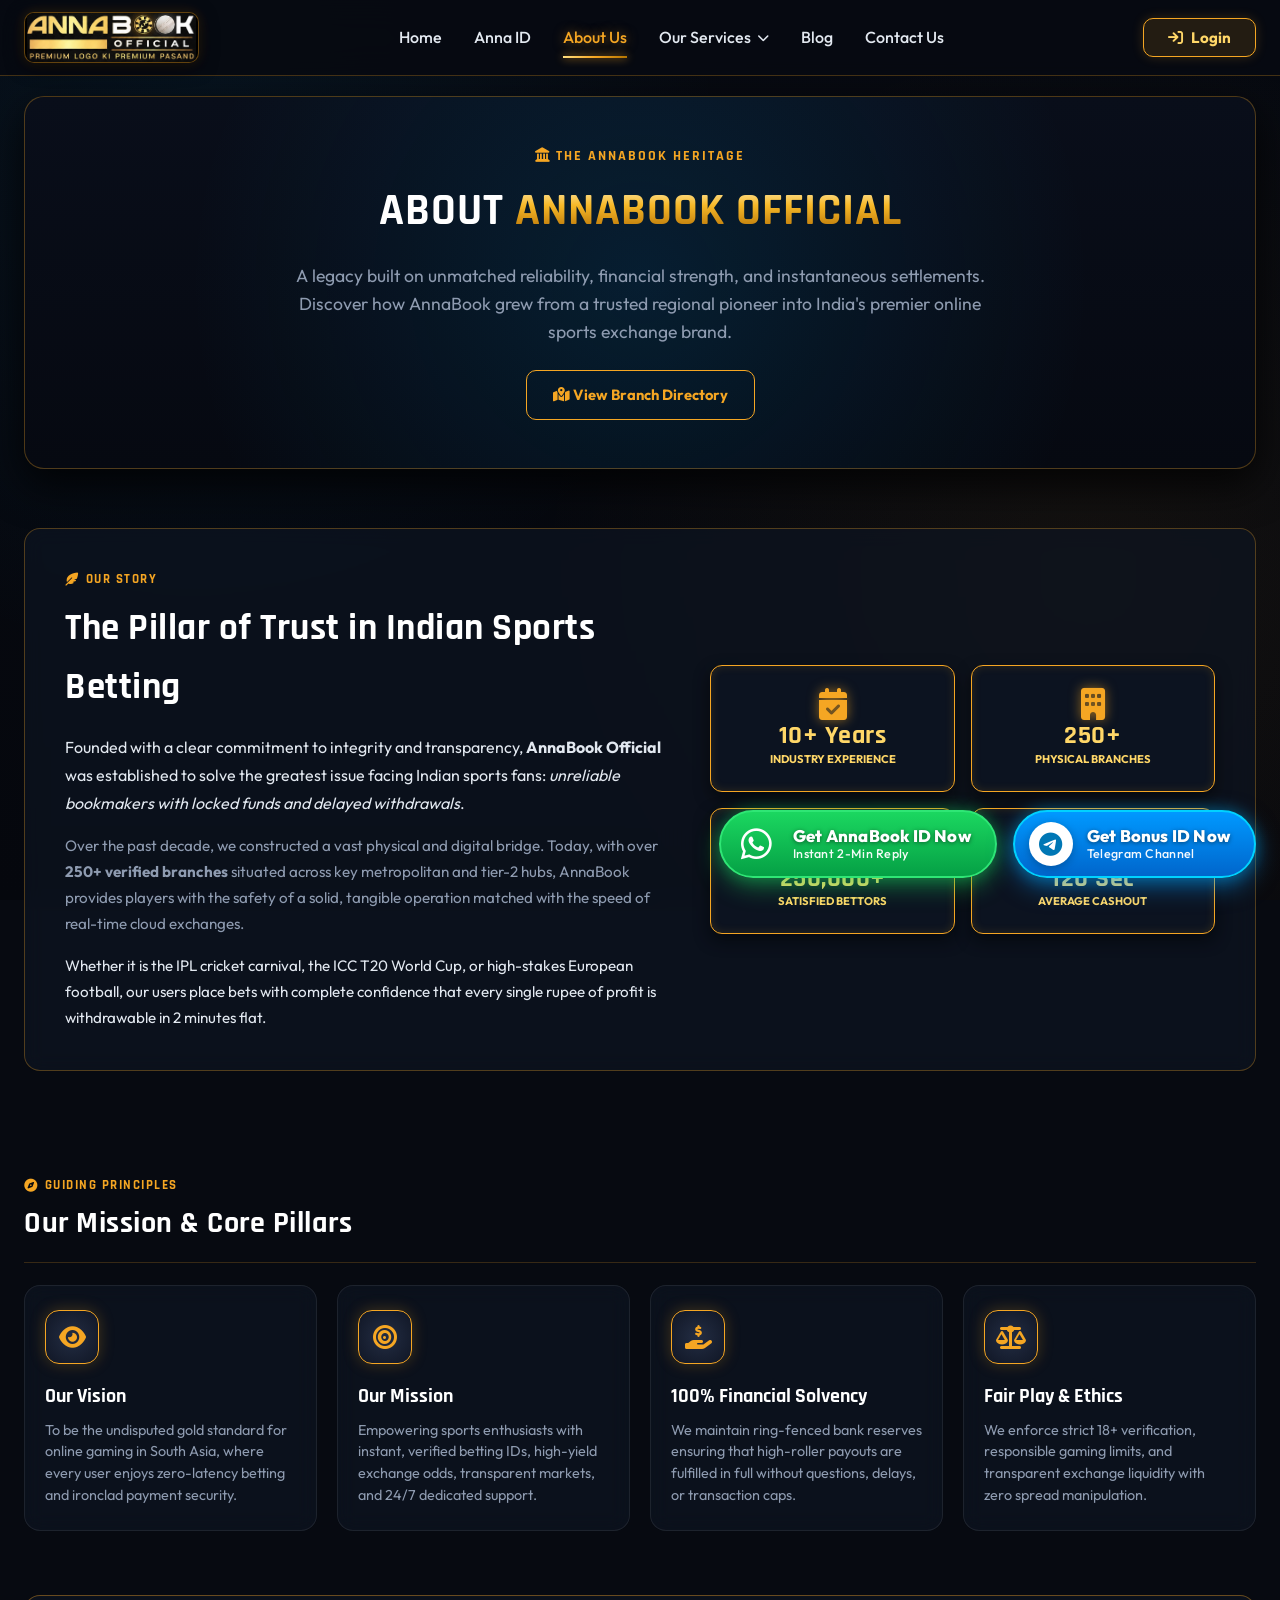
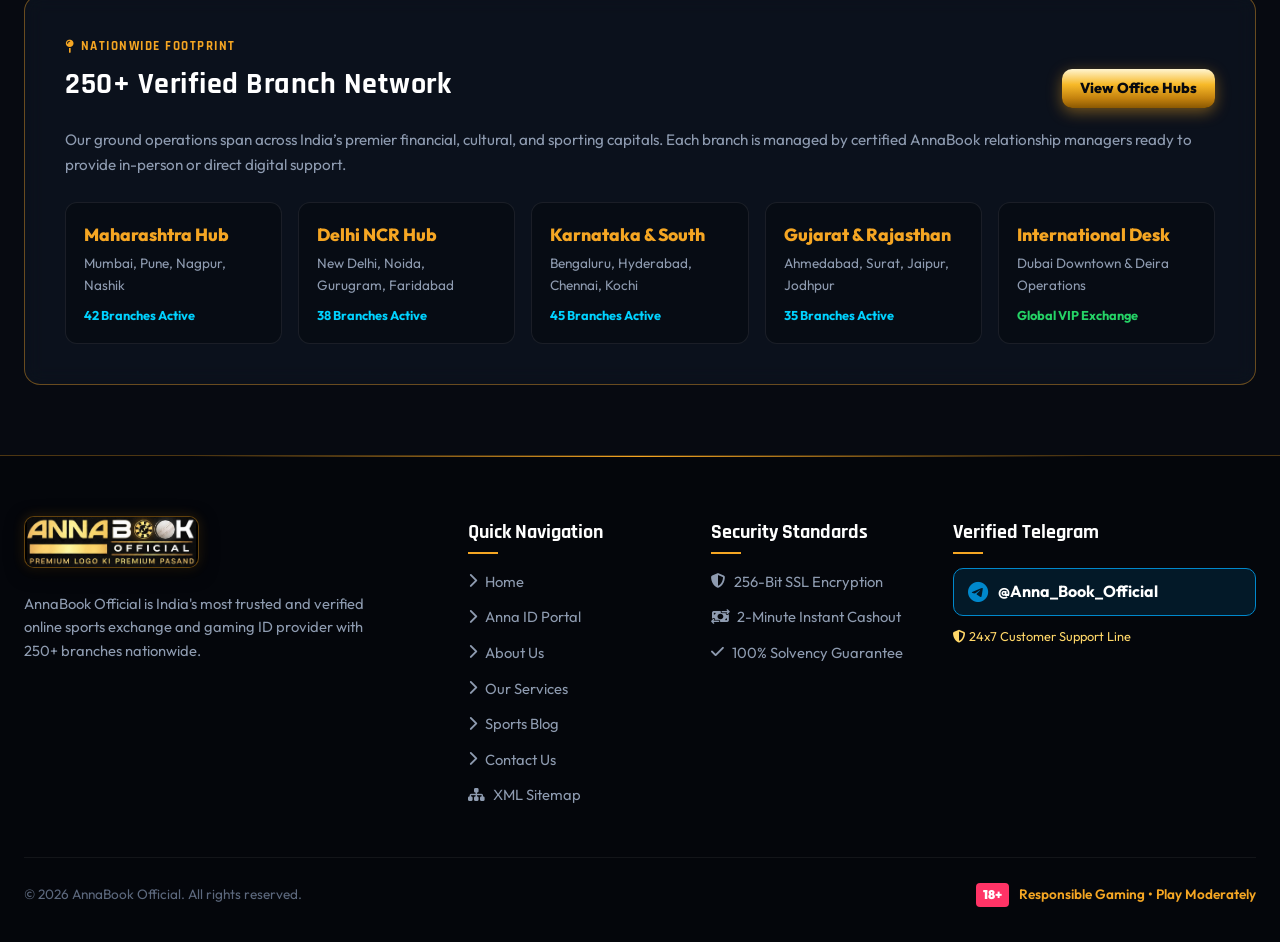
==== about.html @ 1e4c6a2e "Add XML sitemap with Google image extensions, robots.txt crawl directives, and site-wide navigation " ====
<!DOCTYPE html>
<html lang="en">
<head>
  <meta charset="UTF-8">
  <meta name="viewport" content="width=device-width, initial-scale=1.0">

  <!-- Google Site Verification -->
  <meta name="google-site-verification" content="xmpyTTZXfbuptGgo01FB0DMobSkl-xZ4Iel7VUC1y-w" />

  <!-- Google Tag Manager -->
  <script async src="https://www.googletagmanager.com/gtm.js?id=GTM-MBR9K75V"></script>
  <script>
    window.dataLayer = window.dataLayer || [];
    function gtag(){dataLayer.push(arguments);}
    gtag('js', new Date());
  </script>

  <title>About Us - India's Most Trusted Sports Exchange Network | AnnaBook Official</title>
  <meta name="description" content="Discover the legacy of AnnaBook Official. Over 10 years of trusted exchange management, 250+ physical branches across India, and a reputation for instant 2-minute payouts.">
  <link rel="canonical" href="https://x1bet.ink/about.html">
  <link rel="sitemap" type="application/xml" title="Sitemap" href="/sitemap.xml">

  <!-- Favicon -->
  <link rel="icon" type="image/png" href="assets/images/favicon.png">
  <link rel="shortcut icon" href="assets/images/favicon.png" type="image/png">
  <link rel="apple-touch-icon" href="assets/images/favicon.png">

  <!-- FontAwesome 6 Icons -->
  <link rel="stylesheet" href="https://cdnjs.cloudflare.com/ajax/libs/font-awesome/6.5.1/css/all.min.css">

  <!-- Core Theme Stylesheet -->
  <link rel="stylesheet" href="assets/css/style.css">
</head>
<body>

  <!-- Header Navigation Bar -->
  <header class="site-header">
    <div class="header-container">
      <!-- Animated Official Brand Logo -->
      <a href="index.html" class="brand-logo-animated" title="AnnaBook Official">
        <div class="logo-anim-container">
          <img src="assets/images/logo-base-clean.png" alt="AnnaBook Official" class="logo-layer-base">
          <img src="assets/images/logo-icon-wheel.png" alt="" class="logo-layer-wheel">
          <img src="assets/images/logo-cricket-ball.png" alt="" class="logo-layer-ball">
          <div class="logo-layer-sweep"></div>
          <div class="logo-layer-shine"></div>
        </div>
      </a>

      <nav class="nav-menu">
        <a href="index.html" class="nav-link">Home</a>
        <a href="anna-id.html" class="nav-link">Anna ID</a>
        <a href="about.html" class="nav-link active">About Us</a>
        <div class="nav-dropdown-wrapper">
          <a href="services.html" class="nav-link">
            Our Services <i class="fa-solid fa-chevron-down dropdown-arrow"></i>
          </a>
          <div class="dropdown-menu">
            <a href="services.html#cricket-id" class="dropdown-item"><i class="fa-solid fa-baseball-bat-ball"></i> Cricket ID Exchange</a>
            <a href="services.html#football-id" class="dropdown-item"><i class="fa-solid fa-futbol"></i> Football &amp; Soccer ID</a>
            <a href="services.html#casino-id" class="dropdown-item"><i class="fa-solid fa-dice"></i> Live Casino &amp; Teen Patti</a>
            <a href="services.html#slots" class="dropdown-item"><i class="fa-solid fa-gamepad"></i> Slot &amp; Crash Games</a>
            <a href="services.html#withdrawals" class="dropdown-item"><i class="fa-solid fa-money-bill-transfer"></i> 2-Min Instant Withdrawal</a>
            <a href="services.html#master-id" class="dropdown-item"><i class="fa-solid fa-crown"></i> VIP Master / Franchise ID</a>
          </div>
        </div>
        <a href="blog.html" class="nav-link">Blog</a>
        <a href="contact.html" class="nav-link">Contact Us</a>
      </nav>

      <div class="header-actions">
        <button type="button" class="btn-header-login" onclick="openLoginModal()" title="Login to AnnaBook">
          <i class="fa-solid fa-arrow-right-to-bracket"></i> Login
        </button>
        <button class="mobile-nav-toggle" aria-label="Toggle navigation menu">
          <i class="fa-solid fa-bars"></i>
        </button>
      </div>
    </div>
  </header>

  <!-- Main Container -->
  <main class="main-layout-container full-width" style="max-width:1280px;">

    <!-- Hero Banner -->
    <div class="page-hero-banner">
      <div class="page-hero-tag"><i class="fa-solid fa-landmark" style="color:var(--gold-primary);"></i> THE ANNABOOK HERITAGE</div>
      <h1 class="page-hero-title">About <span>AnnaBook Official</span></h1>
      <p class="page-hero-lead">
        A legacy built on unmatched reliability, financial strength, and instantaneous settlements. Discover how AnnaBook grew from a trusted regional pioneer into India's premier online sports exchange brand.
      </p>
      <div style="display:flex; justify-content:center; gap:16px; flex-wrap:wrap;">
        <a href="contact.html" class="btn-sidebar-login" style="padding:12px 26px;">
          <i class="fa-solid fa-map-location-dot"></i> View Branch Directory
        </a>
      </div>
    </div>

    <!-- Company Story Section -->
    <section class="section-block" style="margin-top:0;">
      <div class="trust-card" style="padding:40px; border-color:rgba(245,166,35,0.3); margin-bottom:40px;">
        <div style="display:grid; grid-template-columns:1.2fr 1fr; gap:40px; align-items:center;">
          <div>
            <span class="section-sub-tag"><i class="fa-solid fa-feather-pointed"></i> Our Story</span>
            <h2 class="section-main-heading" style="font-size:2.3rem; margin:10px 0 16px;">The Pillar of Trust in Indian Sports Betting</h2>
            <p style="color:var(--text-light); font-size:1rem; line-height:1.75; margin-bottom:16px;">
              Founded with a clear commitment to integrity and transparency, <strong>AnnaBook Official</strong> was established to solve the greatest issue facing Indian sports fans: <em>unreliable bookmakers with locked funds and delayed withdrawals</em>.
            </p>
            <p style="color:var(--text-muted); font-size:0.95rem; line-height:1.7; margin-bottom:16px;">
              Over the past decade, we constructed a vast physical and digital bridge. Today, with over <strong>250+ verified branches</strong> situated across key metropolitan and tier-2 hubs, AnnaBook provides players with the safety of a solid, tangible operation matched with the speed of real-time cloud exchanges.
            </p>
            <p style="color:var(--text-light); font-size:0.95rem; line-height:1.7;">
              Whether it is the IPL cricket carnival, the ICC T20 World Cup, or high-stakes European football, our users place bets with complete confidence that every single rupee of profit is withdrawable in 2 minutes flat.
            </p>
          </div>

          <!-- Highlight Stats Box -->
          <div style="display:grid; grid-template-columns:1fr 1fr; gap:16px;">
            <div class="hero-stat-card" style="padding:22px 16px;">
              <i class="fa-solid fa-calendar-check hero-stat-icon" style="font-size:2rem;"></i>
              <div class="hero-stat-title" style="font-size:1.6rem; color:var(--gold-light);">10+ Years</div>
              <div class="hero-stat-subtitle">Industry Experience</div>
            </div>
            <div class="hero-stat-card" style="padding:22px 16px;">
              <i class="fa-solid fa-building hero-stat-icon" style="font-size:2rem;"></i>
              <div class="hero-stat-title" style="font-size:1.6rem; color:var(--gold-light);">250+</div>
              <div class="hero-stat-subtitle">Physical Branches</div>
            </div>
            <div class="hero-stat-card" style="padding:22px 16px;">
              <i class="fa-solid fa-users-viewfinder hero-stat-icon" style="font-size:2rem;"></i>
              <div class="hero-stat-title" style="font-size:1.6rem; color:var(--gold-light);">250,000+</div>
              <div class="hero-stat-subtitle">Satisfied Bettors</div>
            </div>
            <div class="hero-stat-card" style="padding:22px 16px;">
              <i class="fa-solid fa-stopwatch-20 hero-stat-icon" style="font-size:2rem;"></i>
              <div class="hero-stat-title" style="font-size:1.6rem; color:var(--gold-light);">120 Sec</div>
              <div class="hero-stat-subtitle">Average Cashout</div>
            </div>
          </div>
        </div>
      </div>
    </section>

    <!-- Vision, Mission & Core Values -->
    <section class="section-block">
      <div class="section-header-row">
        <div class="section-title-wrap">
          <span class="section-sub-tag"><i class="fa-solid fa-compass"></i> Guiding Principles</span>
          <h2 class="section-main-heading">Our Mission &amp; Core Pillars</h2>
        </div>
      </div>

      <div class="trust-features-grid">
        <div class="trust-card">
          <div class="trust-icon-box"><i class="fa-solid fa-eye"></i></div>
          <h3 class="trust-title">Our Vision</h3>
          <p class="trust-desc">To be the undisputed gold standard for online gaming in South Asia, where every user enjoys zero-latency betting and ironclad payment security.</p>
        </div>
        <div class="trust-card">
          <div class="trust-icon-box"><i class="fa-solid fa-bullseye"></i></div>
          <h3 class="trust-title">Our Mission</h3>
          <p class="trust-desc">Empowering sports enthusiasts with instant, verified betting IDs, high-yield exchange odds, transparent markets, and 24/7 dedicated support.</p>
        </div>
        <div class="trust-card">
          <div class="trust-icon-box"><i class="fa-solid fa-hand-holding-dollar"></i></div>
          <h3 class="trust-title">100% Financial Solvency</h3>
          <p class="trust-desc">We maintain ring-fenced bank reserves ensuring that high-roller payouts are fulfilled in full without questions, delays, or transaction caps.</p>
        </div>
        <div class="trust-card">
          <div class="trust-icon-box"><i class="fa-solid fa-scale-balanced"></i></div>
          <h3 class="trust-title">Fair Play &amp; Ethics</h3>
          <p class="trust-desc">We enforce strict 18+ verification, responsible gaming limits, and transparent exchange liquidity with zero spread manipulation.</p>
        </div>
      </div>
    </section>

    <!-- Branch Network Showcase (250+ Branches) -->
    <section class="section-block">
      <div class="trust-card" style="padding:40px; border-color:var(--gold-border);">
        <div class="section-header-row" style="border:none; padding:0; margin-bottom:20px;">
          <div class="section-title-wrap">
            <span class="section-sub-tag"><i class="fa-solid fa-map-pin"></i> Nationwide Footprint</span>
            <h2 class="section-main-heading">250+ Verified Branch Network</h2>
          </div>
          <a href="contact.html" class="btn-sidebar-get-id" style="padding:8px 18px; font-size:0.9rem;">
            View Office Hubs
          </a>
        </div>
        <p style="color:var(--text-muted); font-size:0.95rem; margin-bottom:25px; line-height:1.6;">
          Our ground operations span across India’s premier financial, cultural, and sporting capitals. Each branch is managed by certified AnnaBook relationship managers ready to provide in-person or direct digital support.
        </p>

        <div style="display:grid; grid-template-columns:repeat(auto-fit, minmax(200px, 1fr)); gap:16px;">
          <div style="background:rgba(8,12,20,0.85); border:1px solid rgba(255,255,255,0.08); border-radius:12px; padding:18px;">
            <div style="color:var(--gold-primary); font-weight:800; font-size:1.1rem; margin-bottom:4px;">Maharashtra Hub</div>
            <div style="color:var(--text-muted); font-size:0.85rem;">Mumbai, Pune, Nagpur, Nashik</div>
            <div style="color:var(--blue-neon); font-size:0.8rem; font-weight:700; margin-top:8px;">42 Branches Active</div>
          </div>
          <div style="background:rgba(8,12,20,0.85); border:1px solid rgba(255,255,255,0.08); border-radius:12px; padding:18px;">
            <div style="color:var(--gold-primary); font-weight:800; font-size:1.1rem; margin-bottom:4px;">Delhi NCR Hub</div>
            <div style="color:var(--text-muted); font-size:0.85rem;">New Delhi, Noida, Gurugram, Faridabad</div>
            <div style="color:var(--blue-neon); font-size:0.8rem; font-weight:700; margin-top:8px;">38 Branches Active</div>
          </div>
          <div style="background:rgba(8,12,20,0.85); border:1px solid rgba(255,255,255,0.08); border-radius:12px; padding:18px;">
            <div style="color:var(--gold-primary); font-weight:800; font-size:1.1rem; margin-bottom:4px;">Karnataka &amp; South</div>
            <div style="color:var(--text-muted); font-size:0.85rem;">Bengaluru, Hyderabad, Chennai, Kochi</div>
            <div style="color:var(--blue-neon); font-size:0.8rem; font-weight:700; margin-top:8px;">45 Branches Active</div>
          </div>
          <div style="background:rgba(8,12,20,0.85); border:1px solid rgba(255,255,255,0.08); border-radius:12px; padding:18px;">
            <div style="color:var(--gold-primary); font-weight:800; font-size:1.1rem; margin-bottom:4px;">Gujarat &amp; Rajasthan</div>
            <div style="color:var(--text-muted); font-size:0.85rem;">Ahmedabad, Surat, Jaipur, Jodhpur</div>
            <div style="color:var(--blue-neon); font-size:0.8rem; font-weight:700; margin-top:8px;">35 Branches Active</div>
          </div>
          <div style="background:rgba(8,12,20,0.85); border:1px solid rgba(255,255,255,0.08); border-radius:12px; padding:18px;">
            <div style="color:var(--gold-primary); font-weight:800; font-size:1.1rem; margin-bottom:4px;">International Desk</div>
            <div style="color:var(--text-muted); font-size:0.85rem;">Dubai Downtown &amp; Deira Operations</div>
            <div style="color:var(--whatsapp-green); font-size:0.8rem; font-weight:700; margin-top:8px;">Global VIP Exchange</div>
          </div>
        </div>
      </div>
    </section>

  </main>

  <!-- Website Bottom Floating Action Dock (Exact Names Provided) -->
  <div class="bottom-floating-dock">
    <button type="button" class="dock-pill-btn whatsapp-pill trigger-whatsapp" title="WhatsApp Support">
      <span class="dock-pill-icon"><i class="fa-brands fa-whatsapp"></i></span>
      <span class="dock-pill-text">
        <span class="dock-pill-title">Get AnnaBook ID Now</span>
        <span class="dock-pill-sub">Instant 2-Min Reply</span>
      </span>
    </button>

    <a href="https://t.me/Anna_Book_Official" target="_blank" rel="noopener noreferrer" class="dock-pill-btn telegram-pill" title="Join Official Telegram Channel">
      <span class="dock-pill-icon"><i class="fa-brands fa-telegram"></i></span>
      <span class="dock-pill-text">
        <span class="dock-pill-title">Get Bonus ID Now</span>
        <span class="dock-pill-sub">Telegram Channel</span>
      </span>
    </a>
  </div>

  <!-- WhatsApp Notice Modal -->
  <div class="modal-backdrop" id="whatsappNoticeModal">
    <div class="modal-box">
      <button class="modal-close-btn modal-close-trigger"><i class="fa-solid fa-xmark"></i></button>
      <div class="wa-notice-icon"><i class="fa-brands fa-whatsapp"></i></div>
      <h3 style="font-family:var(--font-heading); font-size:1.8rem; color:#fff; text-align:center; margin-bottom:10px;">
        Official WhatsApp Launching Soon!
      </h3>
      <p style="text-align:center; color:var(--text-muted); font-size:0.95rem; line-height:1.6; margin-bottom:24px;">
        Our verified WhatsApp business number is currently in the final integration phase. For <strong style="color:var(--gold-light);">instant 2-minute ID creation, deposit, and 24/7 withdrawals</strong>, please connect directly with our authorized team on Telegram!
      </p>
      <div style="background:rgba(0,136,204,0.12); border:1.5px solid var(--telegram-blue); border-radius:14px; padding:18px; text-align:center; margin-bottom:20px;">
        <div style="font-size:0.85rem; color:var(--text-muted); margin-bottom:6px;">Official Verified Telegram Channel:</div>
        <div style="font-family:var(--font-heading); font-size:1.4rem; font-weight:800; color:var(--blue-neon);">
          @Anna_Book_Official
        </div>
      </div>
      <a href="https://t.me/Anna_Book_Official" target="_blank" rel="noopener noreferrer" class="btn-sidebar-get-id" style="width:100%; text-decoration:none; display:flex; align-items:center; justify-content:center; gap:10px; font-size:1.05rem;">
        <i class="fa-brands fa-telegram" style="font-size:1.3rem;"></i> Connect on Official Telegram Now
      </a>
    </div>
  </div>

  <!-- Footer -->
  <footer class="site-footer">
    <div class="footer-container">
      <div class="footer-top-grid">
        <!-- Brand Col -->
        <div class="footer-brand-col">
          <a href="index.html" class="brand-logo-animated" title="AnnaBook Official">
            <div class="logo-anim-container">
              <img src="assets/images/logo-base-clean.png" alt="AnnaBook Official" class="logo-layer-base">
              <img src="assets/images/logo-icon-wheel.png" alt="" class="logo-layer-wheel">
              <img src="assets/images/logo-cricket-ball.png" alt="" class="logo-layer-ball">
              <div class="logo-layer-sweep"></div>
              <div class="logo-layer-shine"></div>
            </div>
          </a>
          <p>
            AnnaBook Official is India's most trusted and verified online sports exchange and gaming ID provider with 250+ branches nationwide.
          </p>
        </div>
        <div>
          <h4 class="footer-heading">Quick Navigation</h4>
          <ul class="footer-links-list">
            <li><a href="index.html" class="footer-link"><i class="fa-solid fa-chevron-right"></i> Home</a></li>
            <li><a href="anna-id.html" class="footer-link"><i class="fa-solid fa-chevron-right"></i> Anna ID Portal</a></li>
            <li><a href="about.html" class="footer-link"><i class="fa-solid fa-chevron-right"></i> About Us</a></li>
            <li><a href="services.html" class="footer-link"><i class="fa-solid fa-chevron-right"></i> Our Services</a></li>
            <li><a href="blog.html" class="footer-link"><i class="fa-solid fa-chevron-right"></i> Sports Blog</a></li>
            <li><a href="contact.html" class="footer-link"><i class="fa-solid fa-chevron-right"></i> Contact Us</a></li>
            <li><a href="sitemap.xml" class="footer-link" target="_blank"><i class="fa-solid fa-sitemap"></i> XML Sitemap</a></li>
          </ul>
        </div>
        <div>
          <h4 class="footer-heading">Security Standards</h4>
          <ul class="footer-links-list">
            <li><a href="blog.html" class="footer-link"><i class="fa-solid fa-shield-halved"></i> 256-Bit SSL Encryption</a></li>
            <li><a href="blog.html" class="footer-link"><i class="fa-solid fa-money-bill-transfer"></i> 2-Minute Instant Cashout</a></li>
            <li><a href="blog.html" class="footer-link"><i class="fa-solid fa-check"></i> 100% Solvency Guarantee</a></li>
          </ul>
        </div>
        <div>
          <h4 class="footer-heading">Verified Telegram</h4>
          <a href="https://t.me/Anna_Book_Official" target="_blank" rel="noopener noreferrer" style="display:flex; align-items:center; gap:10px; background:rgba(0,136,204,0.15); border:1px solid var(--telegram-blue); padding:10px 14px; border-radius:10px; color:#fff; font-weight:700; margin-bottom:10px;">
            <i class="fa-brands fa-telegram" style="color:var(--telegram-blue); font-size:1.3rem;"></i>
            <span>@Anna_Book_Official</span>
          </a>
          <div style="font-size:0.8rem; color:var(--gold-light);">
            <i class="fa-solid fa-shield-halved"></i> 24x7 Customer Support Line
          </div>
        </div>
      </div>
      <div class="footer-bottom-bar">
        <div>&copy; 2026 AnnaBook Official. All rights reserved.</div>
        <div class="footer-disclaimer-18">
          <span class="badge-18">18+</span>
          <span>Responsible Gaming • Play Moderately</span>
        </div>
      </div>
    </div>
  </footer>

  <!-- Login Modal -->
  <div class="modal-backdrop" id="loginModal">
    <div class="modal-box" style="max-width:440px;">
      <button class="modal-close-btn modal-close-trigger"><i class="fa-solid fa-xmark"></i></button>
      <div style="text-align:center; margin-bottom:24px;">
        <div class="logo-badge" style="display:inline-flex; margin-bottom:14px;">
          <div class="logo-text-top">
            <span class="logo-anna">ANNA</span>
            <span class="logo-book">BOOK</span>
          </div>
        </div>
        <h3 style="font-family:var(--font-heading); font-size:1.6rem; color:#fff;">Welcome to AnnaBook</h3>
        <p style="font-size:0.88rem; color:var(--text-muted);">Enter your ID credentials to enter the exchange</p>
      </div>

      <form onsubmit="handleLoginSubmit(event)">
        <div class="form-group">
          <label class="form-label">Client ID / Username</label>
          <input type="text" class="form-control" placeholder="e.g. ANNA98210" required>
        </div>
        <div class="form-group">
          <label class="form-label">Password</label>
          <input type="password" class="form-control" placeholder="••••••••" required>
        </div>
        <button type="submit" class="btn-sidebar-get-id" style="width:100%; margin-top:10px;">
          Login to Exchange
        </button>
      </form>

      <div style="margin-top:20px; text-align:center; font-size:0.85rem; color:var(--text-muted);">
        Don't have an ID yet? <a href="https://t.me/Anna_Book_Official" target="_blank" rel="noopener noreferrer" style="color:var(--gold-primary); font-weight:700;">Get Instant ID on Telegram</a>
      </div>
    </div>
  </div>

  <script src="assets/js/main.js"></script>
</body>
</html>
---- assets/css/style.css ----
/* ==========================================================================
   ANNABOOK OFFICIAL - PREMIUM BLACK, GOLD & BLUE THEME STYLESHEET
   ========================================================================== */

/* --------------------------------------------------------------------------
   Google Fonts & Global Variables
   -------------------------------------------------------------------------- */
@import url('https://fonts.googleapis.com/css2?family=Outfit:wght@300;400;500;600;700;800;900&family=Rajdhani:wght@500;600;700;800&family=Inter:wght@300;400;500;600;700&display=swap');

:root {
  /* Colors */
  --bg-dark: #070a11;
  --bg-darker: #04060a;
  --bg-card: #0d121e;
  --bg-card-alt: #111726;
  --bg-glass: rgba(14, 20, 34, 0.82);
  --bg-glass-hover: rgba(22, 30, 48, 0.95);

  /* Gold Accents */
  --gold-primary: #f5a623;
  --gold-light: #ffd768;
  --gold-dark: #c4820e;
  --gold-gradient: linear-gradient(135deg, #ffe082 0%, #f5a623 50%, #b37400 100%);
  --gold-gradient-3d: linear-gradient(180deg, #fff5d0 0%, #f7b928 40%, #c4820e 75%, #8a5802 100%);
  --gold-glow: 0 0 25px rgba(245, 166, 35, 0.45);
  --gold-border: rgba(245, 166, 35, 0.4);
  --gold-border-glow: 0 0 15px rgba(245, 166, 35, 0.35);

  /* Blue Neon Accents */
  --blue-primary: #0088cc;
  --blue-neon: #00d2ff;
  --blue-dark: #091a2e;
  --blue-glow: 0 0 25px rgba(0, 210, 255, 0.4);
  --blue-gradient: linear-gradient(135deg, #00b4d8 0%, #0077b6 100%);

  /* Social / Brand Colors */
  --telegram-blue: #0088cc;
  --telegram-gradient: linear-gradient(180deg, #00a4f5 0%, #006ec7 100%);
  --whatsapp-green: #25d366;
  --whatsapp-gradient: linear-gradient(180deg, #18d867 0%, #05a045 100%);

  /* Typography Colors */
  --text-white: #ffffff;
  --text-light: #e2e8f0;
  --text-muted: #8e9bb0;
  --text-dim: #5c687d;

  /* Borders & Lines */
  --border-subtle: rgba(255, 255, 255, 0.08);
  --border-gold-subtle: rgba(245, 166, 35, 0.2);

  /* Layout */
  --header-height: 76px;
  --sidebar-width: 240px;
  --radius-sm: 8px;
  --radius-md: 14px;
  --radius-lg: 20px;
  --radius-full: 9999px;
  --transition: all 0.3s cubic-bezier(0.25, 0.8, 0.25, 1);
  --font-main: 'Outfit', sans-serif;
  --font-heading: 'Rajdhani', sans-serif;
  --font-body: 'Inter', sans-serif;
}

/* --------------------------------------------------------------------------
   CSS Reset & Base
   -------------------------------------------------------------------------- */
*, *::before, *::after {
  box-sizing: border-box;
  margin: 0;
  padding: 0;
}

html {
  scroll-behavior: smooth;
  font-size: 16px;
  color-scheme: dark;
}

body {
  font-family: var(--font-main);
  background-color: var(--bg-dark);
  color: var(--text-light);
  line-height: 1.6;
  overflow-x: hidden;
  background-image: 
    radial-gradient(circle at 15% 15%, rgba(0, 136, 204, 0.08) 0%, transparent 40%),
    radial-gradient(circle at 85% 65%, rgba(245, 166, 35, 0.06) 0%, transparent 45%),
    linear-gradient(180deg, #070a11 0%, #05070d 100%);
  background-attachment: fixed;
  min-height: 100vh;
}

a {
  text-decoration: none;
  color: inherit;
  transition: var(--transition);
}

ul {
  list-style: none;
}

img {
  max-width: 100%;
  display: block;
}

button, input, select, textarea {
  font-family: inherit;
}

/* --------------------------------------------------------------------------
   Scrollbar Customization
   -------------------------------------------------------------------------- */
::-webkit-scrollbar {
  width: 6px;
  height: 6px;
}

::-webkit-scrollbar-track {
  background: #080c14;
}

::-webkit-scrollbar-thumb {
  background: linear-gradient(180deg, var(--gold-primary), var(--blue-primary));
  border-radius: 4px;
}

::-webkit-scrollbar-thumb:hover {
  background: var(--gold-light);
}

/* --------------------------------------------------------------------------
   Header / Navigation Bar
   -------------------------------------------------------------------------- */
.site-header {
  height: var(--header-height);
  background: rgba(7, 10, 17, 0.94);
  backdrop-filter: blur(16px);
  -webkit-backdrop-filter: blur(16px);
  border-bottom: 1px solid rgba(245, 166, 35, 0.25);
  position: sticky;
  top: 0;
  z-index: 99;
  transition: var(--transition);
}

.site-header.scrolled {
  box-shadow: 0 10px 30px rgba(0, 0, 0, 0.8), 0 0 20px rgba(0, 136, 204, 0.15);
  border-bottom-color: rgba(245, 166, 35, 0.45);
}

.header-container {
  max-width: 1440px;
  height: 100%;
  margin: 0 auto;
  padding: 0 24px;
  display: flex;
  align-items: center;
  justify-content: space-between;
  gap: 20px;
}

/* Brand Logo Badge */
.brand-logo {
  display: flex;
  align-items: center;
  text-decoration: none;
}

.logo-badge {
  display: inline-flex;
  flex-direction: column;
  align-items: center;
  justify-content: center;
  padding: 7px 18px 6px;
  border: 2px solid var(--gold-primary);
  border-radius: 12px;
  background: radial-gradient(circle at center, #151d2f 0%, #090e18 100%);
  box-shadow: 0 0 15px rgba(245, 166, 35, 0.35), inset 0 0 10px rgba(0, 0, 0, 0.6);
  position: relative;
  transition: var(--transition);
}

.logo-badge:hover {
  transform: translateY(-2px);
  box-shadow: 0 0 25px rgba(245, 166, 35, 0.6), inset 0 0 15px rgba(245, 166, 35, 0.2);
  border-color: #ffd768;
}

.logo-text-top {
  display: flex;
  align-items: center;
  gap: 3px;
  font-family: var(--font-heading);
  font-size: 1.65rem;
  font-weight: 900;
  line-height: 1;
  letter-spacing: 0.5px;
}

.logo-anna {
  color: var(--gold-primary);
  background: var(--gold-gradient-3d);
  -webkit-background-clip: text;
  -webkit-text-fill-color: transparent;
  text-shadow: 0 2px 10px rgba(245, 166, 35, 0.4);
  font-style: italic;
  font-weight: 900;
}

.logo-book {
  color: #ffffff;
  position: relative;
  letter-spacing: 1px;
}

.logo-book::after {
  content: '';
  position: absolute;
  top: 50%;
  right: -5px;
  transform: translateY(-50%);
  width: 4px;
  height: 4px;
  border-radius: 50%;
  background: var(--gold-primary);
  box-shadow: 0 0 6px var(--gold-primary);
}

.logo-subtitle {
  display: flex;
  align-items: center;
  justify-content: center;
  gap: 8px;
  width: 100%;
  margin-top: 2px;
}

.logo-subtitle .line {
  height: 1.5px;
  flex: 1;
  background: linear-gradient(90deg, transparent, var(--gold-primary), transparent);
}

.logo-subtitle span {
  font-size: 0.68rem;
  font-weight: 800;
  letter-spacing: 3px;
  color: #fff;
  text-transform: uppercase;
  font-family: var(--font-main);
}

/* --------------------------------------------------------------------------
   Animated Official Brand Logo (Smooth ball spin, subtle wheel rocking, gold sweep, metallic shine)
   -------------------------------------------------------------------------- */
.brand-logo-animated {
  display: inline-flex;
  align-items: center;
  text-decoration: none;
  cursor: pointer;
  line-height: 0;
  transition: transform 0.25s ease;
}

.brand-logo-animated:hover {
  transform: translateY(-2px);
}

.logo-anim-container {
  position: relative;
  display: inline-block;
  line-height: 0;
  overflow: hidden;
  border-radius: 10px;
  width: 175px;
  height: auto;
  aspect-ratio: 757 / 224;
  box-shadow: 0 4px 18px rgba(0, 0, 0, 0.7), 0 0 12px rgba(245, 166, 35, 0.2);
  border: 1.5px solid rgba(245, 166, 35, 0.4);
  background: #000000;
  transition: all 0.3s ease;
}

.brand-logo-animated:hover .logo-anim-container {
  box-shadow: 0 6px 24px rgba(0, 0, 0, 0.8), 0 0 20px rgba(245, 166, 35, 0.5);
  border-color: var(--gold-light);
}

.logo-layer-base {
  display: block;
  width: 100%;
  height: 100%;
  object-fit: contain;
  pointer-events: none;
  position: relative;
  z-index: 1;
}

.logo-layer-wheel {
  position: absolute;
  left: 62.35%;
  top: 5.36%;
  width: 11.36%;
  height: 38.39%;
  border-radius: 50%;
  animation: logoWheelSlightRotate 4.5s ease-in-out infinite;
  transform-origin: center center;
  z-index: 2;
  pointer-events: none;
  filter: drop-shadow(0 0 4px rgba(245, 166, 35, 0.4));
}

.logo-layer-ball {
  position: absolute;
  left: 75.56%;
  top: 5.36%;
  width: 11.36%;
  height: 38.39%;
  border-radius: 50%;
  animation: logoCricketBallSpin 5s linear infinite;
  transform-origin: center center;
  z-index: 2;
  pointer-events: none;
  filter: drop-shadow(0 0 4px rgba(255, 255, 255, 0.3));
}

.logo-layer-sweep {
  position: absolute;
  top: -20%;
  left: -140%;
  width: 90%;
  height: 140%;
  background: linear-gradient(
    110deg,
    transparent 15%,
    rgba(255, 215, 0, 0.08) 32%,
    rgba(255, 235, 130, 0.45) 50%,
    rgba(255, 255, 255, 0.65) 53%,
    rgba(255, 235, 130, 0.45) 56%,
    rgba(255, 215, 0, 0.08) 70%,
    transparent 85%
  );
  transform: skewX(-25deg);
  animation: logoGoldSweep 4.2s ease-in-out infinite;
  pointer-events: none;
  z-index: 3;
  mix-blend-mode: screen;
}

.logo-layer-shine {
  position: absolute;
  inset: 0;
  background: radial-gradient(circle at 50% 35%, rgba(255, 220, 100, 0.18) 0%, rgba(255, 200, 50, 0.05) 45%, transparent 75%);
  animation: logoMetallicShimmer 3.2s ease-in-out infinite alternate;
  pointer-events: none;
  z-index: 4;
  mix-blend-mode: overlay;
}

@keyframes logoCricketBallSpin {
  from {
    transform: rotate(0deg);
  }
  to {
    transform: rotate(360deg);
  }
}

@keyframes logoWheelSlightRotate {
  0% {
    transform: rotate(-16deg);
  }
  50% {
    transform: rotate(16deg);
  }
  100% {
    transform: rotate(-16deg);
  }
}

@keyframes logoGoldSweep {
  0% {
    left: -140%;
    opacity: 0;
  }
  15% {
    opacity: 1;
  }
  55% {
    left: 140%;
    opacity: 1;
  }
  60%, 100% {
    left: 140%;
    opacity: 0;
  }
}

@keyframes logoMetallicShimmer {
  0% {
    opacity: 0.3;
    filter: brightness(0.96);
  }
  100% {
    opacity: 0.9;
    filter: brightness(1.15) drop-shadow(0 0 10px rgba(245, 166, 35, 0.4));
  }
}

/* Nav Menu */
.nav-menu {
  display: flex;
  align-items: center;
  gap: 32px;
}

.nav-link {
  font-size: 1rem;
  font-weight: 500;
  color: #e2e8f0;
  position: relative;
  padding: 8px 0;
  display: inline-flex;
  align-items: center;
  gap: 6px;
  transition: var(--transition);
}

.nav-link:hover,
.nav-link.active {
  color: var(--gold-primary);
  text-shadow: 0 0 12px rgba(245, 166, 35, 0.5);
}

.nav-link::after {
  content: '';
  position: absolute;
  bottom: 0;
  left: 0;
  width: 0;
  height: 2px;
  background: var(--gold-gradient);
  box-shadow: 0 0 8px var(--gold-primary);
  transition: width 0.3s cubic-bezier(0.25, 0.8, 0.25, 1);
}

.nav-link:hover::after,
.nav-link.active::after {
  width: 100%;
}

/* Dropdown Menu */
.nav-dropdown-wrapper {
  position: relative;
}

.dropdown-arrow {
  font-size: 0.75rem;
  transition: transform 0.3s ease;
}

.nav-dropdown-wrapper:hover .dropdown-arrow {
  transform: rotate(180deg);
  color: var(--gold-primary);
}

.dropdown-menu {
  position: absolute;
  top: 100%;
  left: 0;
  min-width: 230px;
  background: rgba(13, 18, 30, 0.98);
  backdrop-filter: blur(20px);
  border: 1px solid var(--gold-border);
  border-radius: var(--radius-md);
  box-shadow: 0 15px 35px rgba(0, 0, 0, 0.8), 0 0 20px rgba(0, 136, 204, 0.2);
  padding: 10px 0;
  opacity: 0;
  visibility: hidden;
  transform: translateY(15px);
  transition: all 0.25s cubic-bezier(0.25, 0.8, 0.25, 1);
  z-index: 100;
}

.nav-dropdown-wrapper:hover .dropdown-menu {
  opacity: 1;
  visibility: visible;
  transform: translateY(6px);
}

.dropdown-item {
  display: flex;
  align-items: center;
  gap: 12px;
  padding: 10px 20px;
  color: var(--text-light);
  font-size: 0.92rem;
  font-weight: 500;
  transition: var(--transition);
}

.dropdown-item i {
  color: var(--gold-primary);
  font-size: 1rem;
  width: 18px;
  text-align: center;
}

.dropdown-item:hover {
  background: rgba(245, 166, 35, 0.12);
  color: var(--gold-light);
  padding-left: 24px;
}

/* Header Action Buttons */
.header-actions {
  display: flex;
  align-items: center;
  gap: 14px;
}

.btn-header-login {
  background: rgba(245, 166, 35, 0.12);
  color: var(--gold-light);
  border: 1.5px solid var(--gold-primary);
  padding: 9px 24px;
  border-radius: 10px;
  font-size: 0.95rem;
  font-weight: 700;
  display: inline-flex;
  align-items: center;
  justify-content: center;
  gap: 8px;
  cursor: pointer;
  transition: var(--transition);
  box-shadow: 0 0 12px rgba(245, 166, 35, 0.2);
}

.btn-header-login:hover {
  background: var(--gold-gradient);
  color: #05070c;
  border-color: #ffd768;
  box-shadow: var(--gold-glow);
  transform: translateY(-2px);
}

.btn-header-signup {
  background: var(--gold-gradient-3d);
  color: #05070c;
  border: none;
  padding: 10px 26px;
  border-radius: 10px;
  font-size: 0.95rem;
  font-weight: 700;
  cursor: pointer;
  box-shadow: 0 4px 15px rgba(245, 166, 35, 0.45);
  transition: var(--transition);
  position: relative;
  overflow: hidden;
}

.btn-header-signup::before {
  content: '';
  position: absolute;
  top: 0;
  left: -75%;
  width: 50%;
  height: 100%;
  background: linear-gradient(90deg, transparent, rgba(255, 255, 255, 0.4), transparent);
  transform: skewX(-25deg);
  transition: 0.6s ease;
}

.btn-header-signup:hover::before {
  left: 125%;
}

.btn-header-signup:hover {
  transform: translateY(-2px);
  box-shadow: 0 6px 25px rgba(245, 166, 35, 0.7);
}

.mobile-nav-toggle {
  display: none;
  background: rgba(255, 255, 255, 0.06);
  border: 1px solid var(--border-gold-subtle);
  color: var(--gold-primary);
  font-size: 1.35rem;
  padding: 8px 12px;
  border-radius: 8px;
  cursor: pointer;
}

/* --------------------------------------------------------------------------
   Main Page Layout with Sidebar Grid
   -------------------------------------------------------------------------- */
.main-layout-container {
  max-width: 1440px;
  margin: 20px auto 70px;
  padding: 0 24px;
  display: grid;
  grid-template-columns: var(--sidebar-width) 1fr;
  gap: 24px;
  align-items: start;
}

.main-layout-container.full-width {
  grid-template-columns: 1fr;
  max-width: 1300px;
}

/* --------------------------------------------------------------------------
   Left Sidebar - Sports Categories & Fixed Bottom Buttons
   -------------------------------------------------------------------------- */
.left-sidebar {
  background: rgba(13, 18, 30, 0.88);
  backdrop-filter: blur(20px);
  -webkit-backdrop-filter: blur(20px);
  border: 1px solid rgba(245, 166, 35, 0.35);
  border-radius: 16px;
  box-shadow: 0 10px 30px rgba(0, 0, 0, 0.7), inset 0 0 20px rgba(0, 136, 204, 0.05);
  position: sticky;
  top: calc(var(--header-height) + 16px);
  display: flex;
  flex-direction: column;
  overflow: hidden;
  z-index: 40;
  max-height: calc(100vh - var(--header-height) - 36px);
}

.sidebar-header {
  padding: 14px 16px;
  border-bottom: 1px solid rgba(255, 255, 255, 0.08);
  display: flex;
  align-items: center;
  justify-content: space-between;
  background: rgba(8, 12, 20, 0.6);
}

.sidebar-title {
  font-family: var(--font-heading);
  font-size: 1.05rem;
  font-weight: 700;
  letter-spacing: 0.5px;
  color: var(--gold-light);
  display: flex;
  align-items: center;
  gap: 8px;
}

.sidebar-title i {
  color: var(--gold-primary);
  font-size: 1.1rem;
}

.live-pulse-indicator {
  display: inline-flex;
  align-items: center;
  gap: 5px;
  font-size: 0.7rem;
  font-weight: 700;
  color: #ff3366;
  background: rgba(255, 51, 102, 0.15);
  padding: 2px 6px;
  border-radius: 10px;
  text-transform: uppercase;
}

.live-dot {
  width: 6px;
  height: 6px;
  border-radius: 50%;
  background: #ff3366;
  box-shadow: 0 0 8px #ff3366;
  animation: pulseLive 1.5s infinite;
}

@keyframes pulseLive {
  0% { transform: scale(0.9); opacity: 0.8; }
  50% { transform: scale(1.4); opacity: 1; }
  100% { transform: scale(0.9); opacity: 0.8; }
}

/* Vertically Scrollable Categories */
.sidebar-scroll-area {
  flex: 1 1 auto;
  overflow-y: auto;
  padding: 8px 10px;
  display: flex;
  flex-direction: column;
  gap: 5px;
  scroll-behavior: smooth;
  scrollbar-width: thin;
  scrollbar-color: var(--gold-primary) rgba(255, 255, 255, 0.04);
}

.sidebar-scroll-area::-webkit-scrollbar {
  width: 4px;
}

.sidebar-scroll-area::-webkit-scrollbar-track {
  background: rgba(255, 255, 255, 0.02);
}

.sidebar-scroll-area::-webkit-scrollbar-thumb {
  background: var(--gold-primary);
  border-radius: 4px;
}

.sidebar-item {
  display: flex;
  align-items: center;
  gap: 12px;
  padding: 9px 12px;
  border-radius: 10px;
  color: var(--text-light);
  font-size: 0.92rem;
  font-weight: 500;
  transition: var(--transition);
  position: relative;
  background: rgba(255, 255, 255, 0.02);
  border: 1px solid transparent;
}

.sidebar-item-icon {
  width: 24px;
  height: 24px;
  display: inline-flex;
  align-items: center;
  justify-content: center;
  color: var(--gold-primary);
  font-size: 1rem;
  transition: transform 0.25s ease;
}

.sidebar-item-name {
  flex: 1;
  white-space: nowrap;
  overflow: hidden;
  text-overflow: ellipsis;
}

.sidebar-badge {
  font-size: 0.65rem;
  padding: 2px 6px;
  border-radius: 4px;
  font-weight: 700;
  text-transform: uppercase;
}

.sidebar-badge.hot {
  background: linear-gradient(135deg, #ff416c, #ff4b2b);
  color: #fff;
}

.sidebar-badge.live {
  background: rgba(0, 210, 255, 0.2);
  color: var(--blue-neon);
  border: 1px solid rgba(0, 210, 255, 0.4);
}

.sidebar-item:hover {
  background: linear-gradient(90deg, rgba(245, 166, 35, 0.16) 0%, rgba(0, 136, 204, 0.08) 100%);
  color: #ffffff;
  border-color: rgba(245, 166, 35, 0.35);
  transform: translateX(4px);
  box-shadow: 0 4px 15px rgba(0, 0, 0, 0.4);
}

.sidebar-item:hover .sidebar-item-icon {
  transform: scale(1.15) rotate(5deg);
  color: var(--gold-light);
  filter: drop-shadow(0 0 6px var(--gold-primary));
}

.sidebar-item.active {
  background: linear-gradient(90deg, rgba(245, 166, 35, 0.25) 0%, rgba(245, 166, 35, 0.05) 100%);
  color: var(--gold-light);
  border-left: 3px solid var(--gold-primary);
  font-weight: 600;
}

/* Fixed Bottom Buttons in Sidebar */
.sidebar-fixed-bottom {
  flex-shrink: 0;
  padding: 12px;
  background: rgba(8, 12, 20, 0.95);
  border-top: 1px solid rgba(245, 166, 35, 0.25);
  display: flex;
  flex-direction: column;
  gap: 10px;
}

.btn-sidebar-get-id {
  display: block;
  text-align: center;
  background: var(--gold-gradient-3d);
  color: #07090f;
  font-weight: 800;
  font-size: 0.95rem;
  padding: 11px 16px;
  border-radius: 10px;
  box-shadow: 0 4px 15px rgba(245, 166, 35, 0.45);
  transition: var(--transition);
  position: relative;
  overflow: hidden;
  border: none;
  cursor: pointer;
}

.btn-sidebar-get-id:hover {
  transform: translateY(-2px);
  box-shadow: 0 6px 20px rgba(245, 166, 35, 0.7);
  color: #000;
}

.btn-sidebar-login {
  display: block;
  text-align: center;
  background: transparent;
  color: var(--gold-primary);
  border: 1.5px solid var(--gold-primary);
  font-weight: 700;
  font-size: 0.92rem;
  padding: 9px 16px;
  border-radius: 10px;
  transition: var(--transition);
  cursor: pointer;
}

.btn-sidebar-login:hover {
  background: rgba(245, 166, 35, 0.12);
  color: #ffffff;
  border-color: var(--gold-light);
  box-shadow: 0 0 15px rgba(245, 166, 35, 0.35);
  transform: translateY(-2px);
}

/* --------------------------------------------------------------------------
   Hero Section Image Slider (NO WhatsApp/Telegram Buttons in Hero Banner)
   -------------------------------------------------------------------------- */
.hero-slider-section {
  position: relative;
  width: 100%;
  border-radius: 20px;
  overflow: hidden;
  border: 2px solid rgba(245, 166, 35, 0.4);
  box-shadow: 0 20px 50px rgba(0, 0, 0, 0.9), 0 0 35px rgba(0, 136, 204, 0.25);
  background: #060911;
  aspect-ratio: 1024 / 534;
  min-height: 380px;
}

.slider-container {
  position: relative;
  width: 100%;
  height: 100%;
}

/* Category Slide Groups - Only Active Category is visible (exactly 2 slides) */
.category-slide-group {
  display: none;
  width: 100%;
  height: 100%;
  position: absolute;
  top: 0;
  left: 0;
}

.category-slide-group.active {
  display: block;
  animation: fadeCategoryGroup 0.4s cubic-bezier(0.25, 0.8, 0.25, 1) forwards;
}

@keyframes fadeCategoryGroup {
  from {
    opacity: 0;
    transform: scale(0.985);
  }
  to {
    opacity: 1;
    transform: scale(1);
  }
}

.slider-slide {
  position: absolute;
  top: 0;
  left: 0;
  width: 100%;
  height: 100%;
  opacity: 0;
  visibility: hidden;
  transition: opacity 0.65s cubic-bezier(0.25, 0.8, 0.25, 1), transform 0.65s cubic-bezier(0.25, 0.8, 0.25, 1);
  transform: scale(1.01);
  display: flex;
  align-items: center;
  justify-content: space-between;
  overflow: hidden;
  padding: 30px 40px;
  box-sizing: border-box;
}

.slider-slide.active {
  opacity: 1;
  visibility: visible;
  transform: scale(1);
  z-index: 2;
}

/* Slide 1 - Uses the exact user uploaded clean image (when used as full banner) */
.slider-banner-img {
  width: 100%;
  height: 100%;
  object-fit: cover;
  display: block;
}

.slider-slide:has(.slider-banner-img) {
  padding: 0 !important;
}

/* Slide Themed Graphic Badge on Right */
.slide-visual-graphic {
  position: relative;
  display: flex;
  align-items: center;
  justify-content: center;
  width: 220px;
  height: 220px;
  margin-right: 25px;
  flex-shrink: 0;
}

.graphic-glow-circle {
  position: absolute;
  width: 190px;
  height: 190px;
  border-radius: 50%;
  background: radial-gradient(circle, rgba(245, 166, 35, 0.35) 0%, rgba(0, 136, 204, 0.15) 50%, transparent 75%);
  filter: blur(20px);
  animation: pulseGlow 4s infinite alternate;
}

.graphic-main-icon {
  font-size: 6.5rem;
  color: var(--gold-light);
  filter: drop-shadow(0 0 20px rgba(245, 166, 35, 0.6));
  position: relative;
  z-index: 2;
  transition: transform 0.4s ease;
}

.category-slide-group:hover .graphic-main-icon {
  transform: scale(1.08) rotate(4deg);
}

.slide-category-tag {
  display: inline-flex;
  align-items: center;
  gap: 6px;
  padding: 4px 12px;
  border-radius: 20px;
  font-size: 0.78rem;
  font-weight: 800;
  text-transform: uppercase;
  letter-spacing: 1px;
  width: fit-content;
  background: rgba(245, 166, 35, 0.15);
  color: var(--gold-light);
  border: 1px solid var(--gold-primary);
  box-shadow: 0 0 10px rgba(245, 166, 35, 0.3);
}

.slide-category-tag.live {
  background: rgba(255, 51, 102, 0.2);
  color: #ff4757;
  border-color: #ff4757;
  box-shadow: 0 0 10px rgba(255, 71, 87, 0.4);
}

.slide-category-tag.hot {
  background: rgba(255, 149, 0, 0.2);
  color: #ff9f1a;
  border-color: #ff9f1a;
  box-shadow: 0 0 10px rgba(255, 159, 26, 0.4);
}

/* Themed Slides Backgrounds for All 16 Sports Categories */
.slide-cricket-theme {
  background-image: 
    radial-gradient(circle at 80% 45%, rgba(245, 166, 35, 0.2) 0%, transparent 60%),
    linear-gradient(90deg, #05070d 0%, rgba(5, 7, 13, 0.94) 55%, rgba(5, 7, 13, 0.4) 100%),
    url('../images/slide-cricket-bg.jpg');
}

.slide-football-theme, .slide-football {
  background-image: 
    radial-gradient(circle at 75% 45%, rgba(0, 136, 204, 0.3) 0%, transparent 60%),
    linear-gradient(90deg, #05070d 0%, rgba(5, 7, 13, 0.92) 52%, rgba(5, 7, 13, 0.35) 100%),
    url('../images/hero-football.jpg');
}

.slide-bbl-theme {
  background-image: 
    radial-gradient(circle at 75% 45%, rgba(0, 210, 255, 0.25) 0%, transparent 60%),
    linear-gradient(90deg, #040912 0%, rgba(4, 9, 18, 0.94) 52%, rgba(4, 9, 18, 0.35) 100%),
    url('../images/blog-cricket.jpg');
}

.slide-ipl-theme {
  background-image: 
    radial-gradient(circle at 75% 45%, rgba(245, 166, 35, 0.35) 0%, rgba(0, 136, 204, 0.2) 50%, transparent 70%),
    linear-gradient(90deg, #070714 0%, rgba(7, 7, 20, 0.92) 52%, rgba(7, 7, 20, 0.35) 100%),
    url('../images/blog-ipl.jpg');
}

.slide-slots-theme {
  background-image: 
    radial-gradient(circle at 75% 45%, rgba(155, 89, 182, 0.35) 0%, rgba(245, 166, 35, 0.25) 50%, transparent 70%),
    linear-gradient(90deg, #0c0514 0%, rgba(12, 5, 20, 0.94) 52%, rgba(12, 5, 20, 0.35) 100%);
}

.slide-t20-theme {
  background-image: 
    radial-gradient(circle at 75% 45%, rgba(0, 136, 204, 0.35) 0%, rgba(245, 166, 35, 0.25) 50%, transparent 70%),
    linear-gradient(90deg, #040712 0%, rgba(4, 7, 18, 0.92) 52%, rgba(4, 7, 18, 0.35) 100%),
    url('../images/hero-cricket.jpg');
}

.slide-basketball-theme {
  background-image: 
    radial-gradient(circle at 75% 45%, rgba(230, 126, 34, 0.35) 0%, rgba(245, 166, 35, 0.15) 50%, transparent 70%),
    linear-gradient(90deg, #0f0703 0%, rgba(15, 7, 3, 0.94) 52%, rgba(15, 7, 3, 0.35) 100%);
}

.slide-wpl-theme {
  background-image: 
    radial-gradient(circle at 75% 45%, rgba(186, 85, 211, 0.35) 0%, rgba(245, 166, 35, 0.2) 50%, transparent 70%),
    linear-gradient(90deg, #0d0414 0%, rgba(13, 4, 20, 0.94) 52%, rgba(13, 4, 20, 0.35) 100%);
}

.slide-kabaddi-theme {
  background-image: 
    radial-gradient(circle at 75% 45%, rgba(231, 76, 60, 0.35) 0%, rgba(245, 166, 35, 0.2) 50%, transparent 70%),
    linear-gradient(90deg, #100504 0%, rgba(16, 5, 4, 0.94) 52%, rgba(16, 5, 4, 0.35) 100%);
}

.slide-casino-theme {
  background-image: 
    radial-gradient(circle at 75% 45%, rgba(46, 204, 113, 0.3) 0%, rgba(245, 166, 35, 0.3) 50%, transparent 70%),
    linear-gradient(90deg, #030d07 0%, rgba(3, 13, 7, 0.94) 52%, rgba(3, 13, 7, 0.35) 100%);
}

.slide-teenpatti-theme {
  background-image: 
    radial-gradient(circle at 75% 45%, rgba(192, 57, 43, 0.35) 0%, rgba(245, 166, 35, 0.25) 50%, transparent 70%),
    linear-gradient(90deg, #120303 0%, rgba(18, 3, 3, 0.94) 52%, rgba(18, 3, 3, 0.35) 100%);
}

.slide-tennis-theme {
  background-image: 
    radial-gradient(circle at 75% 45%, rgba(39, 174, 96, 0.35) 0%, rgba(245, 166, 35, 0.2) 50%, transparent 70%),
    linear-gradient(90deg, #040e07 0%, rgba(4, 14, 7, 0.94) 52%, rgba(4, 14, 7, 0.35) 100%);
}

.slide-horse-theme {
  background-image: 
    radial-gradient(circle at 75% 45%, rgba(142, 68, 173, 0.3) 0%, rgba(245, 166, 35, 0.25) 50%, transparent 70%),
    linear-gradient(90deg, #0b040e 0%, rgba(11, 4, 14, 0.94) 52%, rgba(11, 4, 14, 0.35) 100%);
}

.slide-tabletennis-theme {
  background-image: 
    radial-gradient(circle at 75% 45%, rgba(52, 152, 219, 0.35) 0%, rgba(0, 210, 255, 0.2) 50%, transparent 70%),
    linear-gradient(90deg, #040912 0%, rgba(4, 9, 18, 0.94) 52%, rgba(4, 9, 18, 0.35) 100%);
}

.slide-greyhounds-theme {
  background-image: 
    radial-gradient(circle at 75% 45%, rgba(243, 156, 18, 0.35) 0%, rgba(245, 166, 35, 0.2) 50%, transparent 70%),
    linear-gradient(90deg, #0d0904 0%, rgba(13, 9, 4, 0.94) 52%, rgba(13, 9, 4, 0.35) 100%);
}

.slide-esports-theme {
  background-image: 
    radial-gradient(circle at 75% 45%, rgba(255, 0, 128, 0.35) 0%, rgba(0, 240, 255, 0.25) 50%, transparent 70%),
    linear-gradient(90deg, #0b0312 0%, rgba(11, 3, 18, 0.94) 52%, rgba(11, 3, 18, 0.35) 100%);
}

/* Slide Content Layout for Slide 2 */
.slide-content-wrapper {
  max-width: 600px;
  z-index: 5;
  display: flex;
  flex-direction: column;
  gap: 12px;
}

.crown-badge-wrapper {
  display: inline-flex;
  align-items: center;
  gap: 8px;
}

.crown-icon {
  font-size: 2rem;
  color: var(--gold-primary);
  filter: drop-shadow(0 0 10px rgba(245, 166, 35, 0.8));
  animation: crownFloat 3s ease-in-out infinite;
}

@keyframes crownFloat {
  0%, 100% { transform: translateY(0) rotate(0deg); }
  50% { transform: translateY(-4px) rotate(2deg); }
}

.hero-super-title {
  font-family: var(--font-heading);
  font-size: 1.35rem;
  font-weight: 700;
  color: #ffffff;
  letter-spacing: 1px;
}

.hero-main-title {
  font-family: var(--font-heading);
  font-size: 3.2rem;
  font-weight: 900;
  line-height: 1;
  text-transform: uppercase;
  letter-spacing: 1.5px;
  background: var(--gold-gradient-3d);
  -webkit-background-clip: text;
  -webkit-text-fill-color: transparent;
  filter: drop-shadow(0 4px 15px rgba(245, 166, 35, 0.4));
}

.hero-sub-title {
  font-size: 1.05rem;
  color: var(--text-light);
  font-weight: 400;
  letter-spacing: 0.5px;
}

/* 3 Stat Badges */
.hero-stats-row {
  display: flex;
  align-items: center;
  gap: 12px;
  margin: 4px 0;
  flex-wrap: wrap;
}

.hero-stat-card {
  flex: 1;
  min-width: 100px;
  background: rgba(14, 20, 34, 0.85);
  backdrop-filter: blur(10px);
  border: 1.5px solid var(--gold-primary);
  border-radius: 12px;
  padding: 8px 12px;
  display: flex;
  flex-direction: column;
  align-items: center;
  justify-content: center;
  text-align: center;
  box-shadow: 0 6px 15px rgba(0, 0, 0, 0.5), inset 0 0 10px rgba(245, 166, 35, 0.15);
  transition: var(--transition);
}

.hero-stat-card:hover {
  transform: translateY(-2px);
  border-color: #ffd768;
  box-shadow: 0 8px 20px rgba(245, 166, 35, 0.35);
}

.hero-stat-icon {
  font-size: 1.35rem;
  color: var(--gold-primary);
  margin-bottom: 2px;
  filter: drop-shadow(0 0 6px rgba(245, 166, 35, 0.6));
}

.hero-stat-title {
  font-family: var(--font-heading);
  font-size: 0.95rem;
  font-weight: 800;
  color: #ffffff;
  line-height: 1.1;
  letter-spacing: 0.5px;
}

.hero-stat-subtitle {
  font-size: 0.7rem;
  font-weight: 700;
  color: var(--gold-light);
  text-transform: uppercase;
}

/* Gold Ribbon Bar */
.hero-ribbon-bar {
  background: linear-gradient(90deg, #d4951b 0%, #f5b026 50%, #c4820e 100%);
  color: #000000;
  font-family: var(--font-heading);
  font-size: 1rem;
  font-weight: 800;
  letter-spacing: 0.8px;
  padding: 6px 16px;
  border-radius: 6px;
  display: inline-flex;
  align-items: center;
  gap: 10px;
  box-shadow: 0 4px 15px rgba(245, 166, 35, 0.5);
  width: fit-content;
  max-width: 100%;
}

.hero-ribbon-bar .slashes {
  font-size: 1.15rem;
  font-weight: 900;
  opacity: 0.8;
}

/* Feature Checkmarks Row */
.hero-features-row {
  display: flex;
  align-items: center;
  gap: 16px;
  flex-wrap: wrap;
}

.hero-feature-item {
  display: inline-flex;
  align-items: center;
  gap: 6px;
  font-size: 0.9rem;
  font-weight: 600;
  color: #ffffff;
}

.hero-feature-item i {
  color: var(--gold-primary);
  font-size: 0.95rem;
  filter: drop-shadow(0 0 6px var(--gold-primary));
}

/* Non-Cricket categories show a single static banner: hide arrows and dots */
.hero-slider-section.is-static .slider-arrow-btn,
.hero-slider-section.is-static .slider-pagination-dots {
  display: none !important;
}

/* Slider Controls (Arrows & Pagination Dots) */
.slider-arrow-btn {
  position: absolute;
  top: 50%;
  transform: translateY(-50%);
  width: 44px;
  height: 44px;
  border-radius: 50%;
  background: rgba(8, 12, 22, 0.8);
  backdrop-filter: blur(8px);
  border: 1.5px solid var(--gold-primary);
  color: var(--gold-light);
  display: flex;
  align-items: center;
  justify-content: center;
  font-size: 1.1rem;
  cursor: pointer;
  z-index: 10;
  transition: var(--transition);
  box-shadow: 0 4px 15px rgba(0, 0, 0, 0.7);
}

.slider-arrow-btn:hover {
  background: var(--gold-gradient);
  color: #000;
  box-shadow: var(--gold-glow);
  transform: translateY(-50%) scale(1.1);
}

.slider-prev {
  left: 16px;
}

.slider-next {
  right: 16px;
}

.slider-pagination-dots {
  position: absolute;
  bottom: 14px;
  left: 50%;
  transform: translateX(-50%);
  display: flex;
  align-items: center;
  gap: 10px;
  z-index: 10;
  background: rgba(7, 10, 18, 0.7);
  backdrop-filter: blur(6px);
  padding: 5px 12px;
  border-radius: 20px;
  border: 1px solid rgba(255, 255, 255, 0.1);
}

.slider-dot {
  width: 10px;
  height: 10px;
  border-radius: 50%;
  background: rgba(255, 255, 255, 0.3);
  cursor: pointer;
  transition: all 0.3s cubic-bezier(0.25, 0.8, 0.25, 1);
}

.slider-dot.active {
  width: 26px;
  border-radius: 10px;
  background: var(--gold-gradient);
  box-shadow: 0 0 10px var(--gold-primary);
}

/* --------------------------------------------------------------------------
   Website Bottom Floating Action Dock (Exact Match to Uploaded Design)
   WhatsApp: "Get AnnaBook ID Now" / "Instant 2-Min Reply"
   Telegram: "Get Bonus ID Now" / "Telegram Channel"
   -------------------------------------------------------------------------- */
.bottom-floating-dock {
  position: fixed;
  bottom: 22px;
  right: 24px;
  z-index: 999;
  display: flex;
  align-items: center;
  gap: 16px;
}

/* WhatsApp Pill Button (Exact Green Pill) */
.dock-pill-btn {
  display: inline-flex;
  align-items: center;
  gap: 14px;
  padding: 10px 24px 10px 14px;
  border-radius: var(--radius-full);
  text-decoration: none;
  cursor: pointer;
  transition: var(--transition);
  position: relative;
  overflow: hidden;
  box-shadow: 0 10px 30px rgba(0, 0, 0, 0.8);
  border: none;
}

/* Green WhatsApp Pill */
.dock-pill-btn.whatsapp-pill {
  background: linear-gradient(180deg, #1bd760 0%, #05a045 100%);
  border: 2px solid #2fe675;
  box-shadow: 0 8px 25px rgba(27, 215, 96, 0.45), 0 0 15px rgba(27, 215, 96, 0.3);
  animation: floatDockGreen 3.6s ease-in-out infinite, pulseGreen 2.8s infinite;
}

/* Blue Telegram Pill */
.dock-pill-btn.telegram-pill {
  background: linear-gradient(180deg, #0099ff 0%, #0066cc 100%);
  border: 2px solid #00d2ff;
  box-shadow: 0 8px 25px rgba(0, 153, 255, 0.5), 0 0 15px rgba(0, 210, 255, 0.3);
  animation: floatDockBlue 4s ease-in-out infinite 0.4s, pulseBlue 2.8s infinite 0.4s;
}

/* Icon Bubble (White Circular Badge) */
.dock-pill-icon {
  width: 44px;
  height: 44px;
  border-radius: 50%;
  display: flex;
  align-items: center;
  justify-content: center;
  flex-shrink: 0;
  transition: transform 0.3s ease;
}

.dock-pill-btn.whatsapp-pill .dock-pill-icon {
  background: transparent;
  color: #ffffff;
  font-size: 2.2rem;
}

.dock-pill-btn.telegram-pill .dock-pill-icon {
  background: #ffffff;
  color: #0077b5;
  font-size: 1.5rem;
  box-shadow: 0 2px 8px rgba(0, 0, 0, 0.25);
}

/* Text Container */
.dock-pill-text {
  display: flex;
  flex-direction: column;
  text-align: left;
  line-height: 1.2;
}

.dock-pill-title {
  color: #ffffff;
  font-family: var(--font-main);
  font-weight: 800;
  font-size: 1.05rem;
  letter-spacing: 0.2px;
  text-shadow: 0 1px 4px rgba(0, 0, 0, 0.5);
  white-space: nowrap;
}

.dock-pill-sub {
  color: rgba(255, 255, 255, 0.95);
  font-family: var(--font-main);
  font-weight: 500;
  font-size: 0.78rem;
  letter-spacing: 0.3px;
  white-space: nowrap;
}

/* Hover and Animations */
.dock-pill-btn:hover {
  transform: translateY(-5px) scale(1.04) !important;
  filter: brightness(1.12);
  box-shadow: 0 15px 35px rgba(0, 0, 0, 0.9);
}

.dock-pill-btn:hover .dock-pill-icon {
  transform: scale(1.12) rotate(6deg);
}

@keyframes floatDockGreen {
  0%, 100% { transform: translateY(0); }
  50% { transform: translateY(-7px); }
}

@keyframes floatDockBlue {
  0%, 100% { transform: translateY(0); }
  50% { transform: translateY(-6px); }
}

@keyframes pulseGreen {
  0% { box-shadow: 0 0 0 0 rgba(27, 215, 96, 0.7), 0 8px 25px rgba(27, 215, 96, 0.45); }
  70% { box-shadow: 0 0 0 16px rgba(27, 215, 96, 0), 0 8px 25px rgba(27, 215, 96, 0.45); }
  100% { box-shadow: 0 0 0 0 rgba(27, 215, 96, 0), 0 8px 25px rgba(27, 215, 96, 0.45); }
}

@keyframes pulseBlue {
  0% { box-shadow: 0 0 0 0 rgba(0, 153, 255, 0.7), 0 8px 25px rgba(0, 153, 255, 0.5); }
  70% { box-shadow: 0 0 0 16px rgba(0, 153, 255, 0), 0 8px 25px rgba(0, 153, 255, 0.5); }
  100% { box-shadow: 0 0 0 0 rgba(0, 153, 255, 0), 0 8px 25px rgba(0, 153, 255, 0.5); }
}

/* --------------------------------------------------------------------------
   Section Blocks, Match Cards, Trust Cards, Blog Cards
   -------------------------------------------------------------------------- */
.section-block {
  margin-top: 40px;
}

.section-header-row {
  display: flex;
  align-items: flex-end;
  justify-content: space-between;
  margin-bottom: 22px;
  gap: 15px;
  border-bottom: 1px solid rgba(245, 166, 35, 0.2);
  padding-bottom: 14px;
}

.section-title-wrap {
  display: flex;
  flex-direction: column;
  gap: 4px;
}

.section-sub-tag {
  font-family: var(--font-heading);
  font-size: 0.82rem;
  font-weight: 700;
  text-transform: uppercase;
  letter-spacing: 1.5px;
  color: var(--gold-primary);
  display: flex;
  align-items: center;
  gap: 6px;
}

.section-main-heading {
  font-family: var(--font-heading);
  font-size: 1.85rem;
  font-weight: 800;
  color: #ffffff;
  letter-spacing: 0.5px;
}

.section-view-all {
  color: var(--gold-primary);
  font-size: 0.92rem;
  font-weight: 600;
  display: inline-flex;
  align-items: center;
  gap: 6px;
  transition: var(--transition);
}

.section-view-all:hover {
  color: var(--gold-light);
  transform: translateX(4px);
}

/* Live Match Cards Grid */
.matches-grid {
  display: grid;
  grid-template-columns: repeat(auto-fit, minmax(320px, 1fr));
  gap: 20px;
}

.match-card {
  background: rgba(14, 20, 34, 0.8);
  border: 1px solid rgba(255, 255, 255, 0.08);
  border-radius: 14px;
  padding: 16px;
  transition: var(--transition);
  position: relative;
  overflow: hidden;
}

.match-card:hover {
  border-color: rgba(245, 166, 35, 0.4);
  transform: translateY(-4px);
  box-shadow: 0 12px 30px rgba(0, 0, 0, 0.6), 0 0 20px rgba(0, 136, 204, 0.15);
}

.match-card-top {
  display: flex;
  align-items: center;
  justify-content: space-between;
  margin-bottom: 12px;
  font-size: 0.8rem;
  color: var(--text-muted);
}

.match-tournament {
  font-weight: 600;
  color: var(--gold-light);
  display: flex;
  align-items: center;
  gap: 6px;
}

.match-status-live {
  background: rgba(255, 51, 102, 0.15);
  color: #ff3366;
  border: 1px solid rgba(255, 51, 102, 0.3);
  font-weight: 700;
  padding: 2px 8px;
  border-radius: 12px;
  display: flex;
  align-items: center;
  gap: 5px;
  font-size: 0.72rem;
}

.match-teams {
  display: flex;
  flex-direction: column;
  gap: 10px;
  margin-bottom: 16px;
}

.team-row {
  display: flex;
  align-items: center;
  justify-content: space-between;
}

.team-info {
  display: flex;
  align-items: center;
  gap: 10px;
  font-weight: 700;
  font-size: 1rem;
}

.team-flag {
  width: 24px;
  height: 24px;
  border-radius: 50%;
  background: #1c273c;
  display: inline-flex;
  align-items: center;
  justify-content: center;
  font-size: 0.8rem;
  border: 1px solid var(--gold-primary);
}

.odds-boxes-wrap {
  display: grid;
  grid-template-columns: 1fr 1fr;
  gap: 10px;
}

.odd-btn {
  background: rgba(0, 136, 204, 0.12);
  border: 1px solid rgba(0, 136, 204, 0.3);
  border-radius: 8px;
  padding: 8px 10px;
  display: flex;
  flex-direction: column;
  align-items: center;
  cursor: pointer;
  transition: var(--transition);
}

.odd-btn.lay {
  background: rgba(255, 75, 75, 0.1);
  border-color: rgba(255, 75, 75, 0.3);
}

.odd-btn:hover {
  background: var(--blue-primary);
  color: #fff;
  border-color: var(--blue-neon);
  box-shadow: 0 0 12px rgba(0, 136, 204, 0.5);
}

.odd-btn.lay:hover {
  background: #ff4757;
  color: #fff;
  border-color: #ff6b81;
  box-shadow: 0 0 12px rgba(255, 71, 87, 0.5);
}

.odd-rate {
  font-weight: 800;
  font-size: 1.05rem;
  color: #ffffff;
}

.odd-type {
  font-size: 0.7rem;
  color: var(--text-muted);
  text-transform: uppercase;
}

/* Trust Features Grid */
.trust-features-grid {
  display: grid;
  grid-template-columns: repeat(auto-fit, minmax(260px, 1fr));
  gap: 20px;
}

.trust-card {
  background: rgba(14, 20, 34, 0.7);
  backdrop-filter: blur(10px);
  border: 1px solid rgba(255, 255, 255, 0.08);
  border-radius: 16px;
  padding: 24px 20px;
  transition: var(--transition);
  position: relative;
  overflow: hidden;
}

.trust-card::before {
  content: '';
  position: absolute;
  top: 0;
  left: 0;
  width: 100%;
  height: 3px;
  background: linear-gradient(90deg, transparent, var(--gold-primary), transparent);
  opacity: 0;
  transition: opacity 0.3s ease;
}

.trust-card:hover::before {
  opacity: 1;
}

.trust-card:hover {
  border-color: rgba(245, 166, 35, 0.4);
  transform: translateY(-6px);
  box-shadow: 0 15px 35px rgba(0, 0, 0, 0.8), 0 0 20px rgba(245, 166, 35, 0.15);
}

.trust-icon-box {
  width: 54px;
  height: 54px;
  border-radius: 14px;
  background: radial-gradient(circle at center, #232d43 0%, #101625 100%);
  border: 1px solid var(--gold-primary);
  display: flex;
  align-items: center;
  justify-content: center;
  color: var(--gold-primary);
  font-size: 1.5rem;
  margin-bottom: 16px;
  box-shadow: 0 0 15px rgba(245, 166, 35, 0.25);
  transition: transform 0.3s ease;
}

.trust-card:hover .trust-icon-box {
  transform: rotate(8deg) scale(1.1);
  color: var(--gold-light);
  box-shadow: 0 0 25px rgba(245, 166, 35, 0.5);
}

.trust-title {
  font-family: var(--font-heading);
  font-size: 1.25rem;
  font-weight: 700;
  color: #ffffff;
  margin-bottom: 8px;
}

.trust-desc {
  font-size: 0.9rem;
  color: var(--text-muted);
  line-height: 1.5;
}

/* --------------------------------------------------------------------------
   Blog Section & Blog Cards
   -------------------------------------------------------------------------- */
.blog-filter-tabs {
  display: flex;
  align-items: center;
  gap: 10px;
  margin-bottom: 24px;
  overflow-x: auto;
  padding-bottom: 6px;
}

.blog-tab-btn {
  background: rgba(14, 20, 34, 0.8);
  border: 1px solid rgba(255, 255, 255, 0.1);
  color: var(--text-muted);
  padding: 8px 18px;
  border-radius: 20px;
  font-size: 0.88rem;
  font-weight: 600;
  cursor: pointer;
  transition: var(--transition);
  white-space: nowrap;
}

.blog-tab-btn:hover,
.blog-tab-btn.active {
  background: var(--gold-gradient);
  color: #05070c;
  border-color: transparent;
  font-weight: 700;
  box-shadow: 0 4px 15px rgba(245, 166, 35, 0.4);
}

.blog-grid {
  display: grid;
  grid-template-columns: repeat(auto-fit, minmax(320px, 1fr));
  gap: 24px;
}

.blog-card {
  background: rgba(13, 18, 30, 0.85);
  backdrop-filter: blur(12px);
  border: 1px solid rgba(255, 255, 255, 0.08);
  border-radius: 18px;
  overflow: hidden;
  display: flex;
  flex-direction: column;
  transition: var(--transition);
  position: relative;
  box-shadow: 0 10px 25px rgba(0, 0, 0, 0.6);
}

.blog-card:hover {
  transform: translateY(-8px);
  border-color: rgba(245, 166, 35, 0.5);
  box-shadow: 0 20px 40px rgba(0, 0, 0, 0.8), 0 0 25px rgba(245, 166, 35, 0.2);
}

.blog-thumb-wrap {
  position: relative;
  width: 100%;
  padding-top: 56.25%; /* 16:9 Aspect Ratio */
  overflow: hidden;
  background: #090e18;
}

.blog-thumb {
  position: absolute;
  top: 0;
  left: 0;
  width: 100%;
  height: 100%;
  object-fit: cover;
  transition: transform 0.6s cubic-bezier(0.25, 0.8, 0.25, 1);
}

.blog-card:hover .blog-thumb {
  transform: scale(1.08);
}

.blog-category-badge {
  position: absolute;
  top: 14px;
  left: 14px;
  background: rgba(7, 10, 18, 0.85);
  backdrop-filter: blur(8px);
  color: var(--gold-light);
  border: 1px solid var(--gold-primary);
  font-size: 0.72rem;
  font-weight: 700;
  padding: 4px 12px;
  border-radius: 20px;
  text-transform: uppercase;
  letter-spacing: 0.5px;
  box-shadow: 0 4px 10px rgba(0, 0, 0, 0.5);
}

.blog-content {
  padding: 22px;
  display: flex;
  flex-direction: column;
  flex: 1;
}

.blog-meta-row {
  display: flex;
  align-items: center;
  justify-content: space-between;
  margin-bottom: 10px;
  font-size: 0.8rem;
  color: var(--text-muted);
}

.blog-meta-item {
  display: inline-flex;
  align-items: center;
  gap: 5px;
}

.blog-meta-item i {
  color: var(--gold-primary);
}

.blog-title {
  font-family: var(--font-heading);
  font-size: 1.35rem;
  font-weight: 700;
  color: #ffffff;
  line-height: 1.3;
  margin-bottom: 10px;
  transition: color 0.25s ease;
}

.blog-card:hover .blog-title {
  color: var(--gold-primary);
}

.blog-excerpt {
  font-size: 0.9rem;
  color: var(--text-muted);
  line-height: 1.55;
  margin-bottom: 18px;
  flex: 1;
}

.blog-footer-row {
  display: flex;
  align-items: center;
  justify-content: space-between;
  border-top: 1px solid rgba(255, 255, 255, 0.06);
  padding-top: 14px;
  margin-top: auto;
}

.blog-read-more {
  display: inline-flex;
  align-items: center;
  gap: 8px;
  color: var(--gold-primary);
  font-weight: 700;
  font-size: 0.92rem;
  cursor: pointer;
  background: none;
  border: none;
  padding: 0;
  transition: var(--transition);
}

.blog-read-more i {
  transition: transform 0.25s ease;
}

.blog-read-more:hover {
  color: var(--gold-light);
  text-shadow: 0 0 10px rgba(245, 166, 35, 0.5);
}

.blog-read-more:hover i {
  transform: translateX(5px);
}

/* --------------------------------------------------------------------------
   Steps to Get AnnaBook ID
   -------------------------------------------------------------------------- */
.steps-grid {
  display: grid;
  grid-template-columns: repeat(auto-fit, minmax(260px, 1fr));
  gap: 20px;
  position: relative;
}

.step-card {
  background: rgba(14, 20, 34, 0.75);
  border: 1px solid rgba(255, 255, 255, 0.08);
  border-radius: 16px;
  padding: 28px 22px;
  position: relative;
  transition: var(--transition);
}

.step-card:hover {
  border-color: var(--gold-primary);
  transform: translateY(-5px);
  box-shadow: 0 15px 35px rgba(0, 0, 0, 0.7), 0 0 20px rgba(245, 166, 35, 0.2);
}

.step-num-badge {
  position: absolute;
  top: 18px;
  right: 18px;
  font-family: var(--font-heading);
  font-size: 2.2rem;
  font-weight: 900;
  color: rgba(255, 255, 255, 0.06);
  line-height: 1;
}

.step-icon {
  width: 50px;
  height: 50px;
  border-radius: 12px;
  background: rgba(0, 136, 204, 0.15);
  border: 1px solid rgba(0, 136, 204, 0.3);
  display: flex;
  align-items: center;
  justify-content: center;
  color: var(--blue-neon);
  font-size: 1.4rem;
  margin-bottom: 16px;
}

.step-card:nth-child(2) .step-icon {
  background: rgba(245, 166, 35, 0.15);
  border-color: rgba(245, 166, 35, 0.3);
  color: var(--gold-primary);
}

.step-card:nth-child(3) .step-icon {
  background: rgba(37, 211, 102, 0.15);
  border-color: rgba(37, 211, 102, 0.3);
  color: var(--whatsapp-green);
}

.step-title {
  font-family: var(--font-heading);
  font-size: 1.2rem;
  font-weight: 700;
  color: #ffffff;
  margin-bottom: 8px;
}

.step-desc {
  font-size: 0.9rem;
  color: var(--text-muted);
}

/* --------------------------------------------------------------------------
   FAQ Section
   -------------------------------------------------------------------------- */
.faq-accordion {
  display: flex;
  flex-direction: column;
  gap: 12px;
}

.faq-item {
  background: rgba(14, 20, 34, 0.7);
  border: 1px solid rgba(255, 255, 255, 0.08);
  border-radius: 12px;
  overflow: hidden;
  transition: var(--transition);
}

.faq-item.active {
  border-color: var(--gold-border);
  box-shadow: 0 4px 20px rgba(0, 0, 0, 0.5);
}

.faq-question {
  padding: 18px 22px;
  display: flex;
  align-items: center;
  justify-content: space-between;
  cursor: pointer;
  font-weight: 600;
  font-size: 1.05rem;
  color: #ffffff;
  transition: var(--transition);
}

.faq-question:hover {
  color: var(--gold-primary);
}

.faq-icon {
  font-size: 1.1rem;
  color: var(--gold-primary);
  transition: transform 0.3s ease;
}

.faq-item.active .faq-icon {
  transform: rotate(180deg);
}

.faq-answer {
  max-height: 0;
  overflow: hidden;
  transition: max-height 0.35s ease, padding 0.35s ease;
  color: var(--text-muted);
  font-size: 0.95rem;
  line-height: 1.6;
  padding: 0 22px;
}

.faq-item.active .faq-answer {
  max-height: 300px;
  padding: 0 22px 18px 22px;
}

/* --------------------------------------------------------------------------
   Inner Page Specific Styles
   -------------------------------------------------------------------------- */
.page-hero-banner {
  background: radial-gradient(circle at center, rgba(0, 136, 204, 0.15) 0%, transparent 70%),
              linear-gradient(180deg, #090e1a 0%, #060911 100%);
  border: 1px solid rgba(245, 166, 35, 0.3);
  border-radius: 20px;
  padding: 48px 32px;
  text-align: center;
  margin-bottom: 35px;
  position: relative;
  overflow: hidden;
  box-shadow: 0 15px 40px rgba(0, 0, 0, 0.8);
}

.page-hero-tag {
  font-family: var(--font-heading);
  font-size: 0.9rem;
  font-weight: 700;
  color: var(--gold-primary);
  letter-spacing: 2px;
  text-transform: uppercase;
  margin-bottom: 8px;
}

.page-hero-title {
  font-family: var(--font-heading);
  font-size: 2.8rem;
  font-weight: 900;
  color: #ffffff;
  margin-bottom: 14px;
  text-transform: uppercase;
  letter-spacing: 1px;
}

.page-hero-title span {
  background: var(--gold-gradient-3d);
  -webkit-background-clip: text;
  -webkit-text-fill-color: transparent;
}

.page-hero-lead {
  font-size: 1.1rem;
  color: var(--text-muted);
  max-width: 700px;
  margin: 0 auto 24px;
  line-height: 1.6;
}

/* ID Types Cards Grid */
.id-types-grid {
  display: grid;
  grid-template-columns: repeat(auto-fit, minmax(280px, 1fr));
  gap: 24px;
  margin-bottom: 40px;
}

.id-card {
  background: rgba(13, 18, 30, 0.85);
  border: 1px solid rgba(255, 255, 255, 0.08);
  border-radius: 16px;
  padding: 28px 24px;
  display: flex;
  flex-direction: column;
  transition: var(--transition);
  position: relative;
}

.id-card.featured {
  border-color: var(--gold-primary);
  background: linear-gradient(180deg, rgba(245, 166, 35, 0.08) 0%, rgba(13, 18, 30, 0.95) 100%);
  box-shadow: 0 10px 30px rgba(0, 0, 0, 0.7), var(--gold-glow);
}

.id-card-tag {
  position: absolute;
  top: -12px;
  left: 50%;
  transform: translateX(-50%);
  background: var(--gold-gradient);
  color: #000;
  font-weight: 800;
  font-size: 0.72rem;
  padding: 3px 12px;
  border-radius: 20px;
  text-transform: uppercase;
  letter-spacing: 0.5px;
}

.id-card-title {
  font-family: var(--font-heading);
  font-size: 1.5rem;
  font-weight: 800;
  color: #ffffff;
  margin-bottom: 6px;
}

.id-card-features-list {
  margin: 20px 0;
  display: flex;
  flex-direction: column;
  gap: 12px;
  flex: 1;
}

.id-card-features-list li {
  display: flex;
  align-items: center;
  gap: 10px;
  font-size: 0.92rem;
  color: var(--text-light);
}

.id-card-features-list li i {
  color: var(--gold-primary);
}

/* Contact Page Form & Cards */
.contact-grid {
  display: grid;
  grid-template-columns: 1fr 1.3fr;
  gap: 35px;
}

.contact-card-box {
  background: rgba(14, 20, 34, 0.8);
  border: 1px solid rgba(255, 255, 255, 0.08);
  border-radius: 16px;
  padding: 24px;
  display: flex;
  gap: 18px;
  align-items: flex-start;
  margin-bottom: 18px;
}

.contact-icon-wrap {
  width: 48px;
  height: 48px;
  border-radius: 12px;
  background: rgba(245, 166, 35, 0.15);
  border: 1px solid var(--gold-primary);
  display: flex;
  align-items: center;
  justify-content: center;
  color: var(--gold-primary);
  font-size: 1.3rem;
  flex-shrink: 0;
}

.form-group {
  margin-bottom: 18px;
}

.form-label {
  display: block;
  font-size: 0.9rem;
  font-weight: 600;
  color: var(--text-light);
  margin-bottom: 6px;
}

.form-control {
  width: 100%;
  background: rgba(9, 13, 22, 0.8);
  border: 1px solid rgba(255, 255, 255, 0.12);
  border-radius: 10px;
  padding: 12px 16px;
  color: #ffffff;
  font-size: 0.95rem;
  transition: var(--transition);
}

.form-control:focus {
  outline: none;
  border-color: var(--gold-primary);
  box-shadow: 0 0 15px rgba(245, 166, 35, 0.3);
}

/* --------------------------------------------------------------------------
   Modal System (WhatsApp Notice & Blog Reader)
   -------------------------------------------------------------------------- */
.modal-backdrop {
  position: fixed;
  top: 0;
  left: 0;
  width: 100%;
  height: 100%;
  background: rgba(0, 0, 0, 0.85);
  backdrop-filter: blur(10px);
  z-index: 1000;
  display: flex;
  align-items: center;
  justify-content: center;
  padding: 20px;
  opacity: 0;
  visibility: hidden;
  transition: all 0.3s ease;
}

.modal-backdrop.open {
  opacity: 1;
  visibility: visible;
}

.modal-box {
  background: #0d121f;
  border: 1.5px solid var(--gold-primary);
  border-radius: 20px;
  max-width: 650px;
  width: 100%;
  max-height: 90vh;
  overflow-y: auto;
  padding: 32px;
  position: relative;
  box-shadow: 0 20px 60px rgba(0, 0, 0, 0.9), var(--gold-glow);
  transform: translateY(20px) scale(0.95);
  transition: all 0.3s cubic-bezier(0.25, 0.8, 0.25, 1);
}

.modal-backdrop.open .modal-box {
  transform: translateY(0) scale(1);
}

.modal-close-btn {
  position: absolute;
  top: 18px;
  right: 18px;
  background: rgba(255, 255, 255, 0.08);
  border: none;
  color: #fff;
  width: 36px;
  height: 36px;
  border-radius: 50%;
  display: flex;
  align-items: center;
  justify-content: center;
  cursor: pointer;
  font-size: 1.1rem;
  transition: var(--transition);
}

.modal-close-btn:hover {
  background: #ff4757;
  color: #fff;
  transform: rotate(90deg);
}

.wa-notice-icon {
  width: 70px;
  height: 70px;
  border-radius: 50%;
  background: rgba(37, 211, 102, 0.15);
  border: 2px solid var(--whatsapp-green);
  display: flex;
  align-items: center;
  justify-content: center;
  font-size: 2.2rem;
  color: var(--whatsapp-green);
  margin: 0 auto 20px;
  box-shadow: 0 0 25px rgba(37, 211, 102, 0.3);
}

.toast-notice {
  position: fixed;
  top: 24px;
  right: 24px;
  background: #0e1422;
  border: 1.5px solid var(--gold-primary);
  color: #fff;
  padding: 14px 20px;
  border-radius: 12px;
  box-shadow: 0 10px 30px rgba(0,0,0,0.8), var(--gold-glow);
  z-index: 2000;
  display: flex;
  align-items: center;
  gap: 12px;
  transform: translateX(120%);
  transition: transform 0.4s cubic-bezier(0.25, 0.8, 0.25, 1);
}

.toast-notice.show {
  transform: translateX(0);
}

/* --------------------------------------------------------------------------
   Footer Section
   -------------------------------------------------------------------------- */
.site-footer {
  background: #04060b;
  border-top: 1px solid rgba(245, 166, 35, 0.3);
  padding: 60px 0 35px;
  position: relative;
  margin-top: 70px;
}

.site-footer::before {
  content: '';
  position: absolute;
  top: 0;
  left: 15%;
  right: 15%;
  height: 1px;
  background: linear-gradient(90deg, transparent, var(--gold-primary), transparent);
}

.footer-container {
  max-width: 1440px;
  margin: 0 auto;
  padding: 0 24px;
}

.footer-top-grid {
  display: grid;
  grid-template-columns: 2fr 1fr 1fr 1.5fr;
  gap: 40px;
  margin-bottom: 50px;
}

.footer-brand-col p {
  color: var(--text-muted);
  font-size: 0.92rem;
  margin-top: 16px;
  line-height: 1.6;
  max-width: 360px;
}

.footer-heading {
  font-family: var(--font-heading);
  font-size: 1.25rem;
  font-weight: 700;
  color: #ffffff;
  margin-bottom: 20px;
  position: relative;
  display: inline-block;
}

.footer-heading::after {
  content: '';
  position: absolute;
  bottom: -6px;
  left: 0;
  width: 30px;
  height: 2px;
  background: var(--gold-primary);
}

.footer-links-list {
  display: flex;
  flex-direction: column;
  gap: 10px;
}

.footer-link {
  color: var(--text-muted);
  font-size: 0.92rem;
  transition: var(--transition);
  display: inline-flex;
  align-items: center;
  gap: 8px;
}

.footer-link:hover {
  color: var(--gold-primary);
  transform: translateX(4px);
}

.footer-payments-wrap {
  display: flex;
  flex-wrap: wrap;
  gap: 8px;
  margin-top: 14px;
}

.payment-badge {
  background: rgba(255, 255, 255, 0.05);
  border: 1px solid rgba(255, 255, 255, 0.1);
  border-radius: 6px;
  padding: 6px 10px;
  font-size: 0.8rem;
  font-weight: 600;
  color: #fff;
  display: inline-flex;
  align-items: center;
  gap: 6px;
}

.payment-badge i {
  color: var(--gold-primary);
}

.footer-bottom-bar {
  border-top: 1px solid rgba(255, 255, 255, 0.06);
  padding-top: 25px;
  display: flex;
  align-items: center;
  justify-content: space-between;
  flex-wrap: wrap;
  gap: 15px;
  font-size: 0.85rem;
  color: var(--text-dim);
}

.footer-disclaimer-18 {
  display: inline-flex;
  align-items: center;
  gap: 10px;
  color: #f5a623;
  font-weight: 600;
}

.badge-18 {
  background: #ff3366;
  color: #fff;
  font-weight: 900;
  padding: 2px 7px;
  border-radius: 4px;
  font-size: 0.78rem;
}

/* --------------------------------------------------------------------------
   Responsive Media Queries
   -------------------------------------------------------------------------- */
@media (max-width: 1200px) {
  .hero-main-title {
    font-size: 2.6rem;
  }
  .footer-top-grid {
    grid-template-columns: 1fr 1fr;
    gap: 30px;
  }
}

@media (max-width: 992px) {
  html, body {
    overflow-x: hidden !important;
    width: 100% !important;
    max-width: 100% !important;
  }

  *, *::before, *::after {
    box-sizing: border-box !important;
  }

  .main-layout-container {
    display: flex !important;
    flex-direction: column !important;
    width: 100% !important;
    max-width: 100% !important;
    box-sizing: border-box !important;
    padding: 0 16px !important;
    gap: 16px !important;
    margin: 16px auto 30px !important;
    overflow-x: hidden !important;
  }

  .main-content-flow {
    display: contents !important;
  }

  .hero-slider-section {
    order: 1 !important;
    width: 100% !important;
    max-width: 100% !important;
    box-sizing: border-box !important;
  }

  .left-sidebar {
    order: 2 !important;
    width: 100% !important;
    max-width: 100% !important;
    box-sizing: border-box !important;
    position: static !important;
    max-height: none !important;
    margin: 0 !important;
  }

  .sidebar-scroll-area {
    max-height: 220px !important;
    overflow-y: auto !important;
    -webkit-overflow-scrolling: touch !important;
  }

  .slide-visual-graphic {
    display: none !important;
  }

  .slide-football,
  .slide-themed,
  .slide-visual-banner {
    padding: 20px 24px !important;
    box-sizing: border-box !important;
  }

  .nav-menu {
    position: fixed;
    top: var(--header-height);
    left: 0;
    right: 0;
    width: 100%;
    max-width: 100%;
    box-sizing: border-box;
    overflow-x: hidden;
    overflow-y: auto;
    max-height: calc(100vh - var(--header-height));
    background: rgba(7, 10, 18, 0.98);
    backdrop-filter: blur(20px);
    flex-direction: column;
    align-items: flex-start;
    padding: 24px;
    gap: 18px;
    border-bottom: 1px solid var(--gold-border);
    transform: translateY(-120%);
    opacity: 0;
    visibility: hidden;
    transition: all 0.35s ease;
    z-index: 90;
  }

  .nav-menu.open {
    transform: translateY(0);
    opacity: 1;
    visibility: visible;
  }

  body.nav-open {
    overflow: hidden !important;
  }

  .nav-dropdown-wrapper {
    width: 100%;
    max-width: 100%;
    box-sizing: border-box;
  }

  .nav-dropdown-wrapper .dropdown-menu {
    position: static;
    opacity: 1;
    visibility: visible;
    transform: none;
    box-shadow: none;
    background: rgba(14, 20, 34, 0.85);
    border: 1px solid rgba(245, 166, 35, 0.25);
    border-radius: 8px;
    width: 100%;
    min-width: 0;
    max-width: 100%;
    box-sizing: border-box;
    margin-top: 8px;
    padding: 8px 12px;
  }

  .nav-dropdown-wrapper .dropdown-item {
    padding: 8px 10px;
    font-size: 0.9rem;
    white-space: normal;
    word-break: break-word;
  }

  .mobile-nav-toggle {
    display: block;
  }

  .contact-grid {
    grid-template-columns: 1fr;
  }

  .bottom-floating-dock {
    bottom: 14px;
    right: 14px;
    gap: 10px;
  }

  .dock-pill-btn {
    padding: 8px 16px 8px 10px;
  }

  .dock-pill-icon {
    width: 36px;
    height: 36px;
    font-size: 1.4rem;
  }

  .dock-pill-title {
    font-size: 0.9rem;
  }

  .dock-pill-sub {
    font-size: 0.7rem;
  }
}

@media (max-width: 768px) {
  /* Prevent horizontal scroll / blowout completely */
  html, body {
    overflow-x: hidden !important;
    width: 100% !important;
    max-width: 100% !important;
    position: relative !important;
    padding-bottom: 96px !important; /* Space for the bottom floating dock so nothing overlaps */
  }

  *, *::before, *::after {
    box-sizing: border-box !important;
  }

  /* Header & Navigation */
  .site-header {
    height: 62px !important;
  }

  .header-container {
    padding: 0 12px !important;
    gap: 8px !important;
  }

  .brand-logo-animated .logo-anim-container {
    width: 135px !important;
    border-radius: 8px !important;
  }

  .header-actions {
    display: flex !important;
    align-items: center !important;
    gap: 8px !important;
  }

  .header-actions .btn-header-login {
    display: inline-flex !important;
    align-items: center !important;
    justify-content: center !important;
    gap: 6px !important;
    padding: 6px 14px !important;
    font-size: 0.82rem !important;
    border-radius: 8px !important;
    background: rgba(245, 166, 35, 0.12) !important;
    border: 1.5px solid var(--gold-primary) !important;
    color: var(--gold-light) !important;
  }

  .header-actions .btn-header-signup {
    display: none !important; /* Removed as requested */
  }

  .mobile-nav-toggle {
    width: 36px !important;
    height: 36px !important;
    font-size: 1.05rem !important;
  }

  /* Main Layout Ordering: Sidebar categories FIRST, Hero slider HIDDEN on mobile */
  .main-layout-container {
    display: flex !important;
    flex-direction: column !important;
    padding: 0 12px !important;
    gap: 16px !important;
    margin: 12px auto 24px !important;
    width: 100% !important;
    max-width: 100% !important;
    box-sizing: border-box !important;
    overflow-x: hidden !important;
  }

  .main-content-flow {
    display: contents !important;
  }

  /* Mobile: Completely HIDE/REMOVE the Hero Section slider and all rotating banner images */
  .hero-slider-section {
    display: none !important;
  }

  /* Mobile: Full-width Sports & Casino Section at the top */
  .left-sidebar {
    order: 1 !important;
    width: 100% !important;
    min-width: 100% !important;
    max-width: 100% !important;
    position: static !important;
    max-height: none !important;
    margin: 0 0 16px !important;
    border-radius: 16px !important;
    border: 1.5px solid rgba(245, 166, 35, 0.35) !important;
    background: rgba(8, 12, 22, 0.96) !important;
    box-shadow: 0 10px 30px rgba(0, 0, 0, 0.6) !important;
    box-sizing: border-box !important;
    overflow: hidden !important;
  }

  #sports-cricket {
    order: 2 !important;
    width: 100% !important;
  }

  .main-content-flow > .section-block:nth-of-type(2) {
    order: 3 !important;
    width: 100% !important;
  }

  #blog-section {
    order: 4 !important;
    width: 100% !important;
  }

  .main-content-flow > .section-block:nth-of-type(4) {
    order: 5 !important;
    width: 100% !important;
  }

  .main-content-flow > .section-block:nth-of-type(5) {
    order: 6 !important;
    width: 100% !important;
  }

  .section-block {
    width: 100% !important;
    order: 10;
  }

  /* Mobile Sports & Casino Sidebar Content Styling */
  .sidebar-header {
    padding: 13px 16px !important;
    background: linear-gradient(90deg, rgba(245, 166, 35, 0.12) 0%, rgba(8, 12, 22, 0.8) 100%) !important;
    border-bottom: 1px solid rgba(245, 166, 35, 0.25) !important;
    display: flex !important;
    align-items: center !important;
    justify-content: space-between !important;
  }

  .sidebar-title {
    font-size: 1.05rem !important;
    font-weight: 700 !important;
    color: #ffffff !important;
    display: flex !important;
    align-items: center !important;
    gap: 9px !important;
  }

  .sidebar-title i {
    color: var(--gold-primary) !important;
  }

  .sidebar-scroll-area {
    max-height: 400px !important;
    padding: 12px !important;
    display: flex !important;
    flex-direction: column !important;
    gap: 8px !important;
    overflow-y: auto !important;
    -webkit-overflow-scrolling: touch !important;
    scrollbar-width: thin !important;
  }

  .sidebar-item {
    display: flex !important;
    align-items: center !important;
    justify-content: space-between !important;
    width: 100% !important;
    min-height: 48px !important;
    padding: 11px 14px !important;
    font-size: 0.94rem !important;
    border-radius: 10px !important;
    background: rgba(255, 255, 255, 0.035) !important;
    border: 1px solid rgba(255, 255, 255, 0.08) !important;
    box-sizing: border-box !important;
    transition: all 0.2s ease !important;
    cursor: pointer !important;
  }

  .sidebar-item:active,
  .sidebar-item.active {
    background: linear-gradient(90deg, rgba(245, 166, 35, 0.22) 0%, rgba(245, 166, 35, 0.06) 100%) !important;
    border: 1px solid rgba(245, 166, 35, 0.5) !important;
    border-left: 4px solid var(--gold-primary) !important;
    box-shadow: 0 4px 15px rgba(245, 166, 35, 0.15) !important;
  }

  .sidebar-item-icon {
    width: 28px !important;
    height: 28px !important;
    min-width: 28px !important;
    font-size: 1.1rem !important;
    color: var(--gold-light) !important;
    display: inline-flex !important;
    align-items: center !important;
    justify-content: center !important;
    margin-right: 12px !important;
    flex-shrink: 0 !important;
  }

  .sidebar-item-name {
    flex: 1 1 auto !important;
    font-size: 0.94rem !important;
    font-weight: 600 !important;
    color: #ffffff !important;
    letter-spacing: 0.2px !important;
    white-space: nowrap !important;
    overflow: visible !important;
  }

  .sidebar-badge {
    flex-shrink: 0 !important;
    font-size: 0.7rem !important;
    font-weight: 800 !important;
    padding: 3px 8px !important;
    border-radius: 6px !important;
    margin-left: 10px !important;
  }

  .sidebar-fixed-bottom {
    padding: 12px 14px !important;
    gap: 10px !important;
    background: rgba(6, 9, 16, 0.98) !important;
    border-top: 1px solid rgba(245, 166, 35, 0.25) !important;
  }

  .btn-sidebar-get-id {
    height: 46px !important;
    padding: 0 16px !important;
    font-size: 0.95rem !important;
    font-weight: 800 !important;
    border-radius: 10px !important;
    display: flex !important;
    align-items: center !important;
    justify-content: center !important;
    gap: 8px !important;
  }

  .btn-sidebar-login {
    height: 44px !important;
    padding: 0 16px !important;
    font-size: 0.92rem !important;
    font-weight: 700 !important;
    border-radius: 10px !important;
    display: flex !important;
    align-items: center !important;
    justify-content: center !important;
    gap: 8px !important;
  }

  /* Section Headers & Typography */
  .section-header-row {
    flex-direction: column !important;
    align-items: flex-start !important;
    gap: 6px !important;
    margin-bottom: 14px !important;
    padding-bottom: 8px !important;
  }

  .section-main-heading {
    font-size: 1.25rem !important;
    line-height: 1.25 !important;
    word-break: break-word !important;
  }

  .section-sub-tag {
    font-size: 0.72rem !important;
  }

  .section-view-all {
    font-size: 0.82rem !important;
  }

  /* Single Column Grids for Complete Overflow Elimination */
  .matches-grid,
  .blog-grid,
  .trust-features-grid,
  .steps-grid,
  .id-types-grid,
  .features-grid,
  .services-full-grid,
  .values-grid,
  .about-stats-grid,
  .faq-grid,
  .timeline-list {
    grid-template-columns: 1fr !important;
    gap: 14px !important;
    width: 100% !important;
  }

  .match-card {
    padding: 12px !important;
    border-radius: 12px !important;
    width: 100% !important;
    box-sizing: border-box !important;
  }

  /* Match Odds 50% / 50% side-by-side with zero overflow */
  .odds-boxes-wrap {
    display: grid !important;
    grid-template-columns: 1fr 1fr !important;
    gap: 8px !important;
    width: 100% !important;
    box-sizing: border-box !important;
  }

  .odd-btn {
    width: 100% !important;
    min-width: 0 !important;
    padding: 6px 8px !important;
    box-sizing: border-box !important;
  }

  .odd-rate {
    font-size: 0.95rem !important;
  }

  .odd-label {
    font-size: 0.65rem !important;
  }

  .trust-card,
  .blog-card,
  .step-card,
  .id-card,
  .service-card {
    padding: 16px 14px !important;
    border-radius: 14px !important;
    width: 100% !important;
    box-sizing: border-box !important;
  }

  /* WhatsApp & Telegram Floating Buttons - Redesigned, Bigger, Visible, Animated */
  .bottom-floating-dock {
    position: fixed !important;
    bottom: 12px !important;
    left: 12px !important;
    right: 12px !important;
    width: calc(100% - 24px) !important;
    max-width: 100% !important;
    display: flex !important;
    flex-direction: row !important;
    align-items: center !important;
    justify-content: space-between !important;
    gap: 12px !important;
    z-index: 9999 !important;
    padding: 0 !important;
    margin: 0 !important;
    box-sizing: border-box !important;
    pointer-events: auto !important;
  }

  .dock-pill-btn {
    flex: 1 1 0 !important;
    width: 50% !important;
    max-width: calc(50% - 6px) !important;
    min-width: 0 !important;
    height: 56px !important;
    padding: 6px 12px !important;
    gap: 10px !important;
    box-sizing: border-box !important;
    border-radius: 999px !important;
    display: flex !important;
    align-items: center !important;
    justify-content: center !important;
    overflow: hidden !important;
    text-decoration: none !important;
    margin: 0 !important;
    transition: transform 0.25s ease, box-shadow 0.25s ease !important;
  }

  .dock-pill-btn.whatsapp-pill {
    background: linear-gradient(135deg, #25D366 0%, #128C7E 100%) !important;
    border: 2px solid rgba(255, 255, 255, 0.45) !important;
    box-shadow: 0 8px 24px rgba(37, 211, 102, 0.5), inset 0 1px 0 rgba(255, 255, 255, 0.45) !important;
    animation: pulseFloatWhatsApp 3.2s ease-in-out infinite !important;
  }

  .dock-pill-btn.telegram-pill {
    background: linear-gradient(135deg, #0088cc 0%, #005580 100%) !important;
    border: 2px solid rgba(255, 255, 255, 0.45) !important;
    box-shadow: 0 8px 24px rgba(0, 136, 204, 0.5), inset 0 1px 0 rgba(255, 255, 255, 0.45) !important;
    animation: pulseFloatTelegram 3.2s ease-in-out infinite 1.6s !important;
  }

  @keyframes pulseFloatWhatsApp {
    0%, 100% {
      transform: translateY(0) scale(1);
      box-shadow: 0 8px 24px rgba(37, 211, 102, 0.45);
    }
    50% {
      transform: translateY(-3px) scale(1.02);
      box-shadow: 0 12px 28px rgba(37, 211, 102, 0.7);
    }
  }

  @keyframes pulseFloatTelegram {
    0%, 100% {
      transform: translateY(0) scale(1);
      box-shadow: 0 8px 24px rgba(0, 136, 204, 0.45);
    }
    50% {
      transform: translateY(-3px) scale(1.02);
      box-shadow: 0 12px 28px rgba(0, 136, 204, 0.7);
    }
  }

  .dock-pill-icon {
    width: 38px !important;
    height: 38px !important;
    min-width: 38px !important;
    border-radius: 50% !important;
    background: rgba(255, 255, 255, 0.22) !important;
    display: flex !important;
    align-items: center !important;
    justify-content: center !important;
    flex-shrink: 0 !important;
    color: #ffffff !important;
  }

  .dock-pill-btn.whatsapp-pill .dock-pill-icon {
    font-size: 1.6rem !important;
  }

  .dock-pill-btn.telegram-pill .dock-pill-icon {
    font-size: 1.35rem !important;
  }

  .dock-pill-text {
    min-width: 0 !important;
    flex: 1 1 auto !important;
    display: flex !important;
    flex-direction: column !important;
    text-align: left !important;
    justify-content: center !important;
    overflow: hidden !important;
  }

  .dock-pill-title {
    font-size: 0.82rem !important;
    line-height: 1.15 !important;
    font-weight: 800 !important;
    color: #ffffff !important;
    white-space: nowrap !important;
    overflow: hidden !important;
    text-overflow: ellipsis !important;
  }

  .dock-pill-sub {
    font-size: 0.65rem !important;
    line-height: 1.15 !important;
    font-weight: 600 !important;
    color: rgba(255, 255, 255, 0.95) !important;
    white-space: nowrap !important;
    overflow: hidden !important;
    text-overflow: ellipsis !important;
  }

  /* Modals on mobile */
  .modal-box {
    padding: 20px 16px !important;
    width: 95% !important;
    border-radius: 14px !important;
  }

  /* Footer on mobile - generous padding so floating buttons NEVER cover footer text */
  .site-footer {
    padding: 35px 0 120px !important;
    margin-top: 35px !important;
  }

  .footer-container {
    padding: 0 14px !important;
  }

  .footer-top-grid {
    grid-template-columns: 1fr !important;
    gap: 24px !important;
    margin-bottom: 24px !important;
  }

  .footer-bottom-bar {
    flex-direction: column !important;
    text-align: center !important;
    gap: 10px !important;
  }

  .footer-bottom-links {
    justify-content: center !important;
    gap: 12px !important;
  }
}

/* Extra Compact Screens (360px and below) */
@media (max-width: 360px) {
  .brand-logo-animated .logo-anim-container {
    width: 118px !important;
  }

  .dock-pill-btn {
    height: 52px !important;
    padding: 4px 8px !important;
    gap: 7px !important;
  }

  .dock-pill-icon {
    width: 34px !important;
    height: 34px !important;
    min-width: 34px !important;
  }

  .dock-pill-btn.whatsapp-pill .dock-pill-icon {
    font-size: 1.45rem !important;
  }

  .dock-pill-btn.telegram-pill .dock-pill-icon {
    font-size: 1.2rem !important;
  }

  .dock-pill-title {
    font-size: 0.74rem !important;
  }

  .dock-pill-sub {
    font-size: 0.58rem !important;
  }

  .sidebar-scroll-area {
    max-height: 340px !important;
  }

  .sidebar-item {
    padding: 9px 12px !important;
    min-height: 44px !important;
    font-size: 0.88rem !important;
  }
}
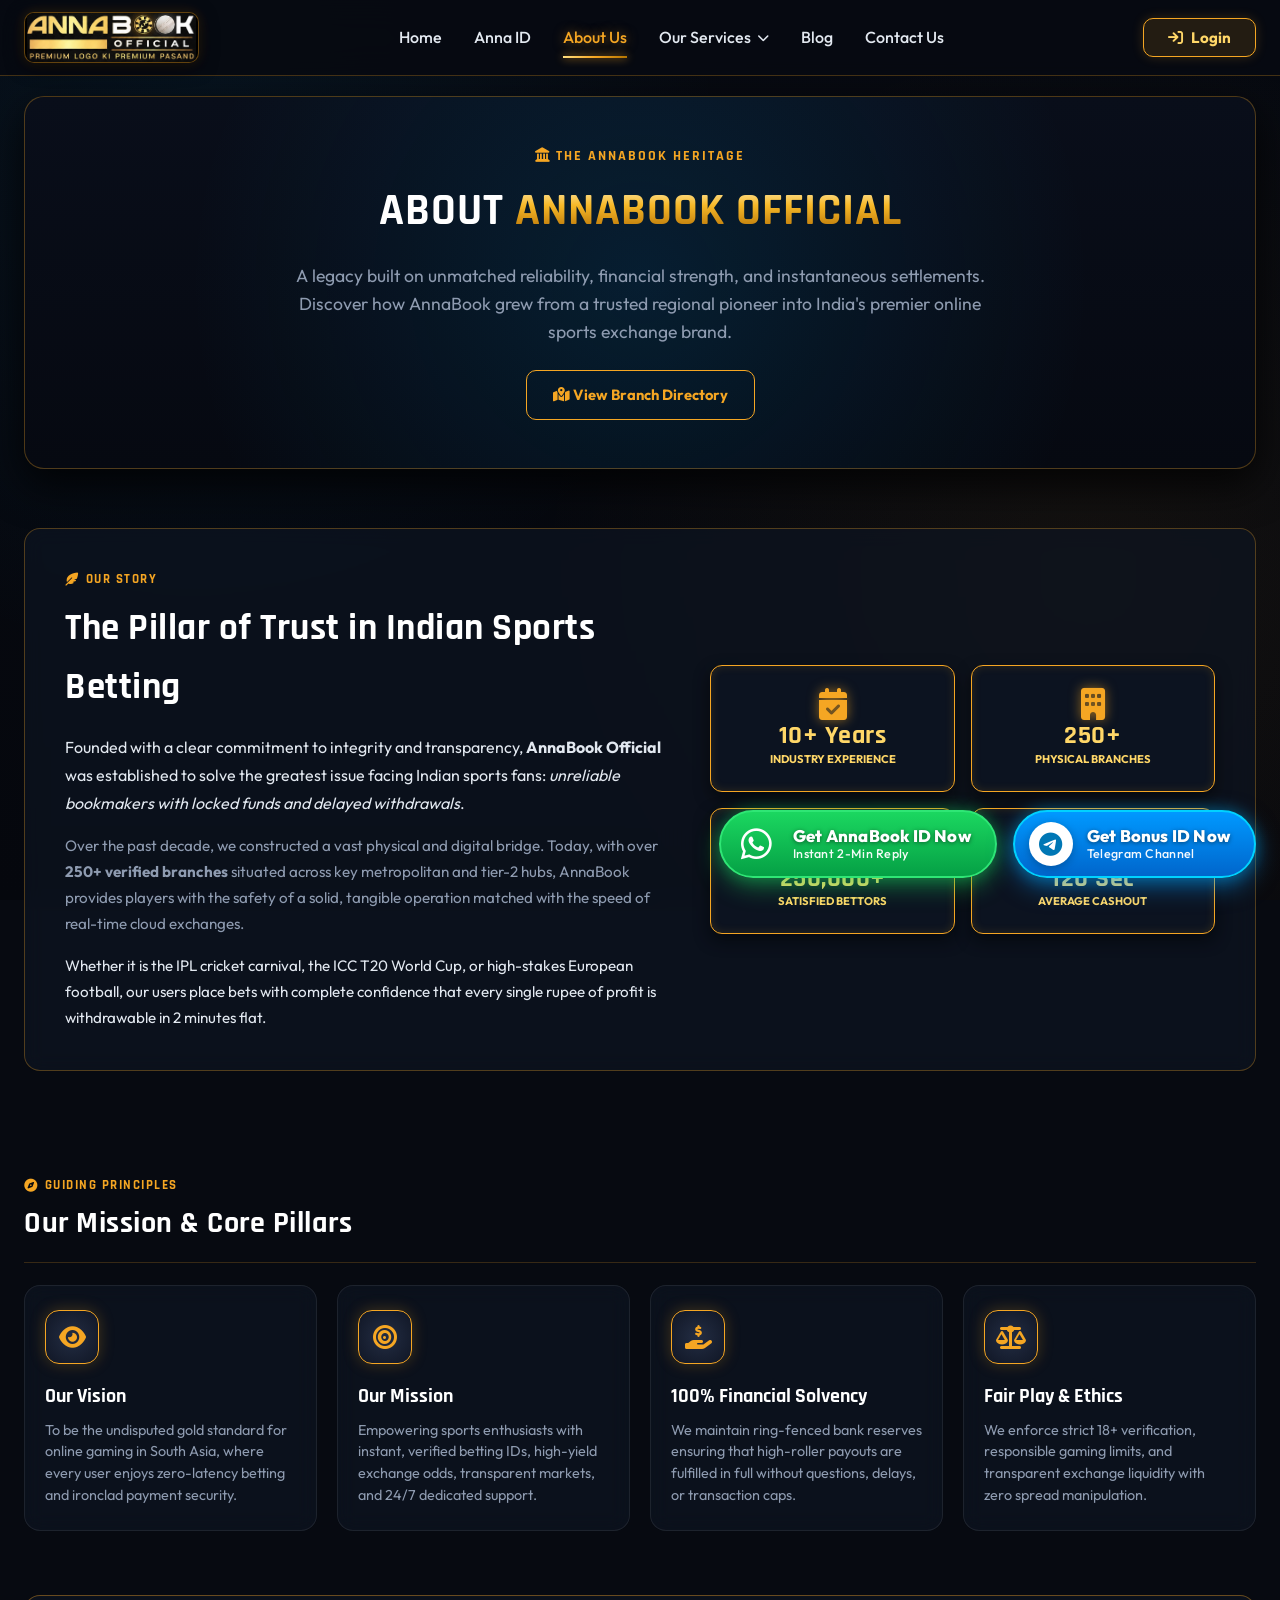
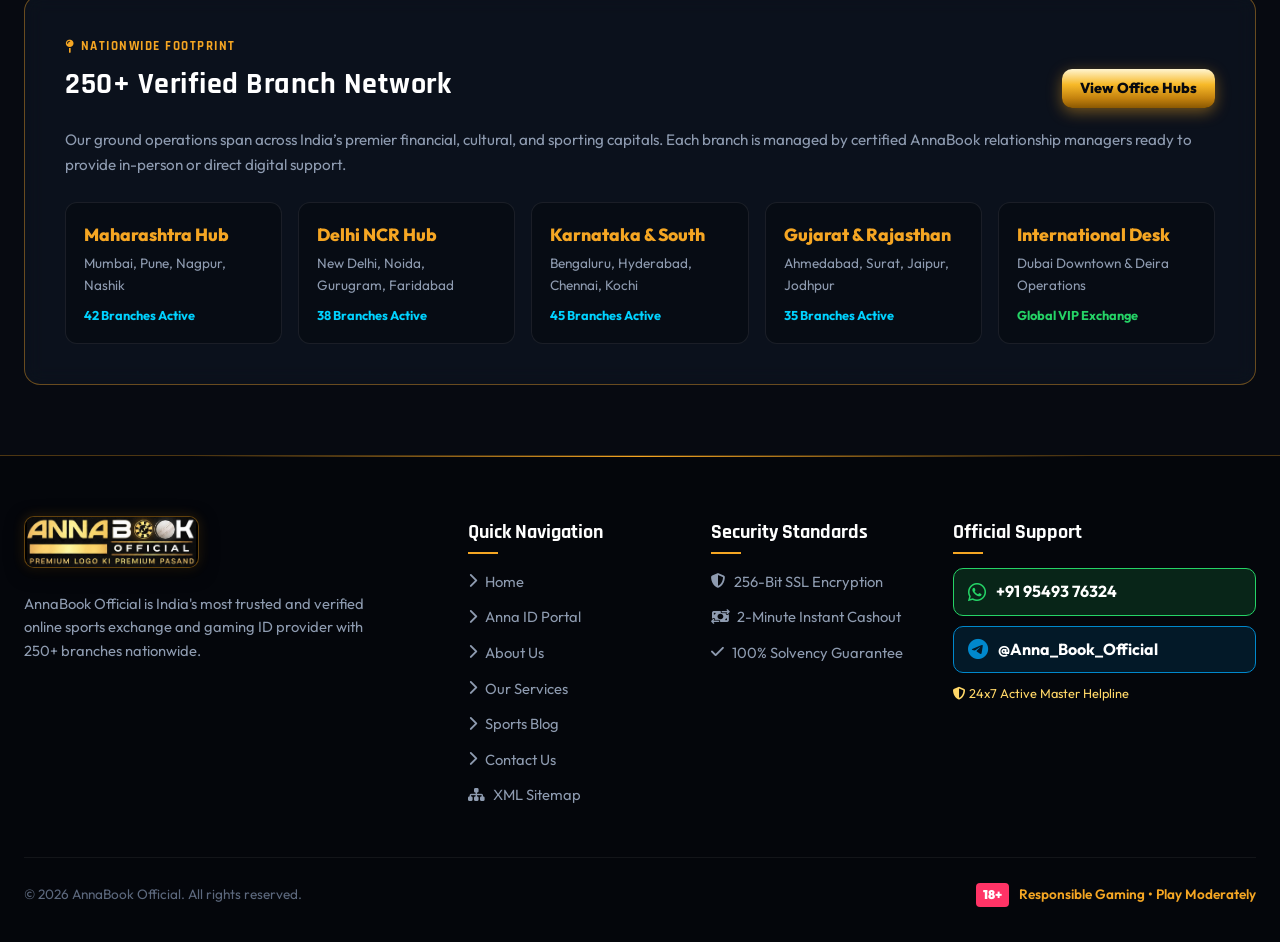
==== commit 8f79a2a8: "Link official WhatsApp number 9549376324 across all pages, floating dock, modals, and contact sectio" ====
--- a/about.html
+++ b/about.html
@@ -224,13 +224,13 @@
 
   <!-- Website Bottom Floating Action Dock (Exact Names Provided) -->
   <div class="bottom-floating-dock">
-    <button type="button" class="dock-pill-btn whatsapp-pill trigger-whatsapp" title="WhatsApp Support">
+    <a href="https://wa.me/919549376324" target="_blank" rel="noopener noreferrer" class="dock-pill-btn whatsapp-pill" title="WhatsApp Support">
       <span class="dock-pill-icon"><i class="fa-brands fa-whatsapp"></i></span>
       <span class="dock-pill-text">
         <span class="dock-pill-title">Get AnnaBook ID Now</span>
         <span class="dock-pill-sub">Instant 2-Min Reply</span>
       </span>
-    </button>
+    </a>
 
     <a href="https://t.me/Anna_Book_Official" target="_blank" rel="noopener noreferrer" class="dock-pill-btn telegram-pill" title="Join Official Telegram Channel">
       <span class="dock-pill-icon"><i class="fa-brands fa-telegram"></i></span>
@@ -241,25 +241,28 @@
     </a>
   </div>
 
-  <!-- WhatsApp Notice Modal -->
+  <!-- WhatsApp Modal -->
   <div class="modal-backdrop" id="whatsappNoticeModal">
     <div class="modal-box">
       <button class="modal-close-btn modal-close-trigger"><i class="fa-solid fa-xmark"></i></button>
-      <div class="wa-notice-icon"><i class="fa-brands fa-whatsapp"></i></div>
+      <div class="wa-notice-icon" style="color:var(--whatsapp-green);"><i class="fa-brands fa-whatsapp"></i></div>
       <h3 style="font-family:var(--font-heading); font-size:1.8rem; color:#fff; text-align:center; margin-bottom:10px;">
-        Official WhatsApp Launching Soon!
+        Official WhatsApp Helpline
       </h3>
-      <p style="text-align:center; color:var(--text-muted); font-size:0.95rem; line-height:1.6; margin-bottom:24px;">
-        Our verified WhatsApp business number is currently in the final integration phase. For <strong style="color:var(--gold-light);">instant 2-minute ID creation, deposit, and 24/7 withdrawals</strong>, please connect directly with our authorized team on Telegram!
+      <p style="text-align:center; color:var(--text-muted); font-size:0.95rem; line-height:1.6; margin-bottom:20px;">
+        Connect directly with AnnaBook Official on WhatsApp for <strong style="color:var(--gold-light);">instant 2-minute ID creation, deposit, and 24/7 withdrawals</strong>!
       </p>
-      <div style="background:rgba(0,136,204,0.12); border:1.5px solid var(--telegram-blue); border-radius:14px; padding:18px; text-align:center; margin-bottom:20px;">
-        <div style="font-size:0.85rem; color:var(--text-muted); margin-bottom:6px;">Official Verified Telegram Channel:</div>
-        <div style="font-family:var(--font-heading); font-size:1.4rem; font-weight:800; color:var(--blue-neon);">
-          @Anna_Book_Official
-        </div>
-      </div>
-      <a href="https://t.me/Anna_Book_Official" target="_blank" rel="noopener noreferrer" class="btn-sidebar-get-id" style="width:100%; text-decoration:none; display:flex; align-items:center; justify-content:center; gap:10px; font-size:1.05rem;">
-        <i class="fa-brands fa-telegram" style="font-size:1.3rem;"></i> Connect on Official Telegram Now
+      <div style="background:rgba(37,211,102,0.12); border:1.5px solid var(--whatsapp-green); border-radius:14px; padding:16px; text-align:center; margin-bottom:20px;">
+        <div style="font-size:0.85rem; color:var(--text-muted); margin-bottom:4px;">Official Verified WhatsApp Number:</div>
+        <div style="font-family:var(--font-heading); font-size:1.5rem; font-weight:800; color:var(--whatsapp-green);">
+          +91 95493 76324
+        </div>
+      </div>
+      <a href="https://wa.me/919549376324" target="_blank" rel="noopener noreferrer" class="btn-sidebar-get-id" style="width:100%; text-decoration:none; display:flex; align-items:center; justify-content:center; gap:10px; font-size:1.05rem; background:linear-gradient(135deg, #25D366 0%, #128C7E 100%); margin-bottom:12px;">
+        <i class="fa-brands fa-whatsapp" style="font-size:1.3rem;"></i> Connect on WhatsApp Now
+      </a>
+      <a href="https://t.me/Anna_Book_Official" target="_blank" rel="noopener noreferrer" style="display:flex; align-items:center; justify-content:center; gap:8px; color:var(--blue-neon); text-decoration:none; font-size:0.9rem; font-weight:700;">
+        <i class="fa-brands fa-telegram"></i> Or Connect on Telegram Channel
       </a>
     </div>
   </div>
@@ -304,13 +307,17 @@
           </ul>
         </div>
         <div>
-          <h4 class="footer-heading">Verified Telegram</h4>
-          <a href="https://t.me/Anna_Book_Official" target="_blank" rel="noopener noreferrer" style="display:flex; align-items:center; gap:10px; background:rgba(0,136,204,0.15); border:1px solid var(--telegram-blue); padding:10px 14px; border-radius:10px; color:#fff; font-weight:700; margin-bottom:10px;">
+          <h4 class="footer-heading">Official Support</h4>
+          <a href="https://wa.me/919549376324" target="_blank" rel="noopener noreferrer" style="display:flex; align-items:center; gap:10px; background:rgba(37,211,102,0.15); border:1px solid var(--whatsapp-green); padding:10px 14px; border-radius:10px; color:#fff; font-weight:700; margin-bottom:10px; text-decoration:none;">
+            <i class="fa-brands fa-whatsapp" style="color:var(--whatsapp-green); font-size:1.3rem;"></i>
+            <span>+91 95493 76324</span>
+          </a>
+          <a href="https://t.me/Anna_Book_Official" target="_blank" rel="noopener noreferrer" style="display:flex; align-items:center; gap:10px; background:rgba(0,136,204,0.15); border:1px solid var(--telegram-blue); padding:10px 14px; border-radius:10px; color:#fff; font-weight:700; margin-bottom:10px; text-decoration:none;">
             <i class="fa-brands fa-telegram" style="color:var(--telegram-blue); font-size:1.3rem;"></i>
             <span>@Anna_Book_Official</span>
           </a>
           <div style="font-size:0.8rem; color:var(--gold-light);">
-            <i class="fa-solid fa-shield-halved"></i> 24x7 Customer Support Line
+            <i class="fa-solid fa-shield-halved"></i> 24x7 Active Master Helpline
           </div>
         </div>
       </div>
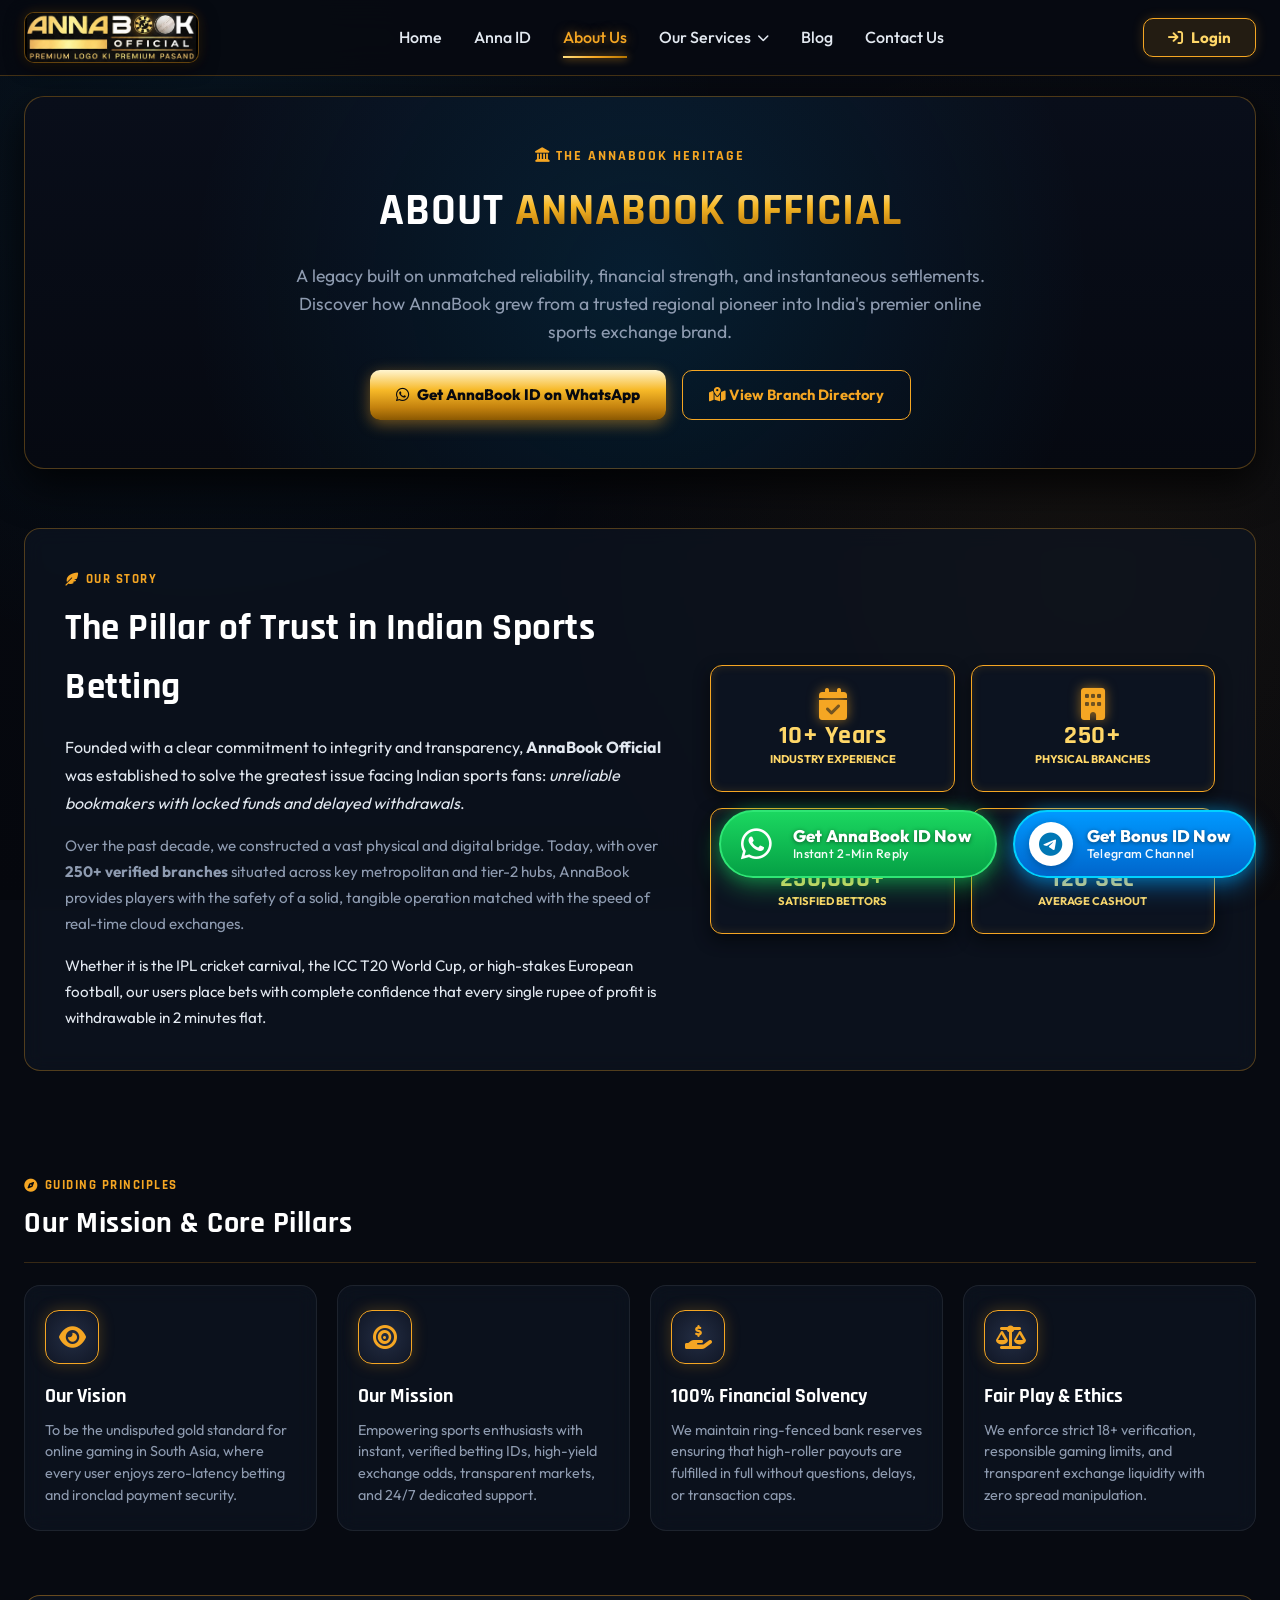
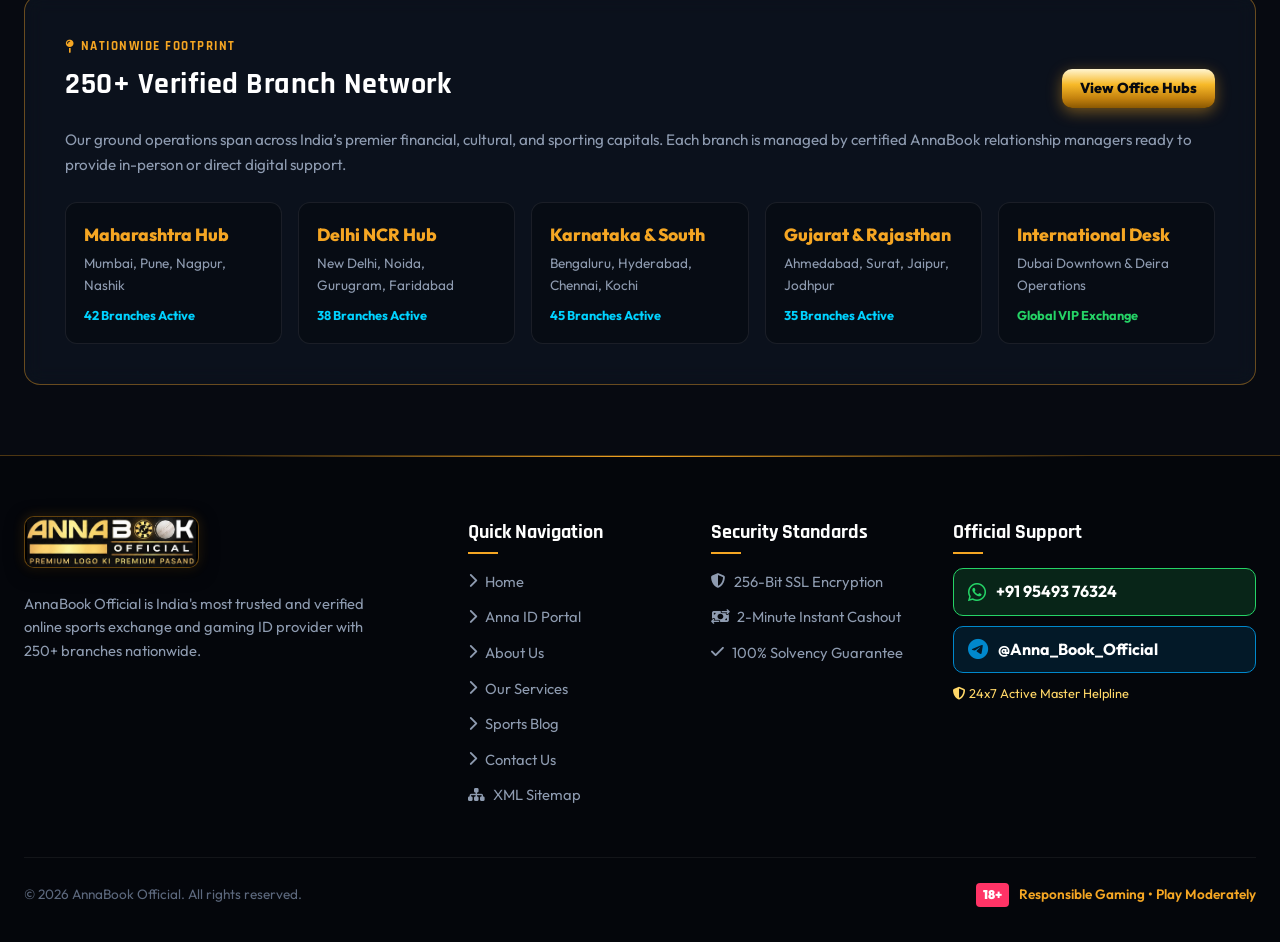
==== commit 7580743f: "Update hero CTA to Create AnnaBook ID on WhatsApp and link Get AnnaBook ID buttons to WhatsApp numbe" ====
--- a/about.html
+++ b/about.html
@@ -90,7 +90,10 @@
         A legacy built on unmatched reliability, financial strength, and instantaneous settlements. Discover how AnnaBook grew from a trusted regional pioneer into India's premier online sports exchange brand.
       </p>
       <div style="display:flex; justify-content:center; gap:16px; flex-wrap:wrap;">
-        <a href="contact.html" class="btn-sidebar-login" style="padding:12px 26px;">
+        <a href="https://wa.me/919549376324" target="_blank" rel="noopener noreferrer" class="btn-sidebar-get-id" style="padding:12px 26px; text-decoration:none; display:inline-flex; align-items:center; gap:8px;">
+          <i class="fa-brands fa-whatsapp"></i> Get AnnaBook ID on WhatsApp
+        </a>
+        <a href="contact.html" class="btn-sidebar-login" style="padding:12px 26px; text-decoration:none;">
           <i class="fa-solid fa-map-location-dot"></i> View Branch Directory
         </a>
       </div>
@@ -361,7 +364,7 @@
       </form>
 
       <div style="margin-top:20px; text-align:center; font-size:0.85rem; color:var(--text-muted);">
-        Don't have an ID yet? <a href="https://t.me/Anna_Book_Official" target="_blank" rel="noopener noreferrer" style="color:var(--gold-primary); font-weight:700;">Get Instant ID on Telegram</a>
+        Don't have an ID yet? <a href="https://wa.me/919549376324" target="_blank" rel="noopener noreferrer" style="color:var(--gold-primary); font-weight:700;">Get Instant ID on WhatsApp</a>
       </div>
     </div>
   </div>
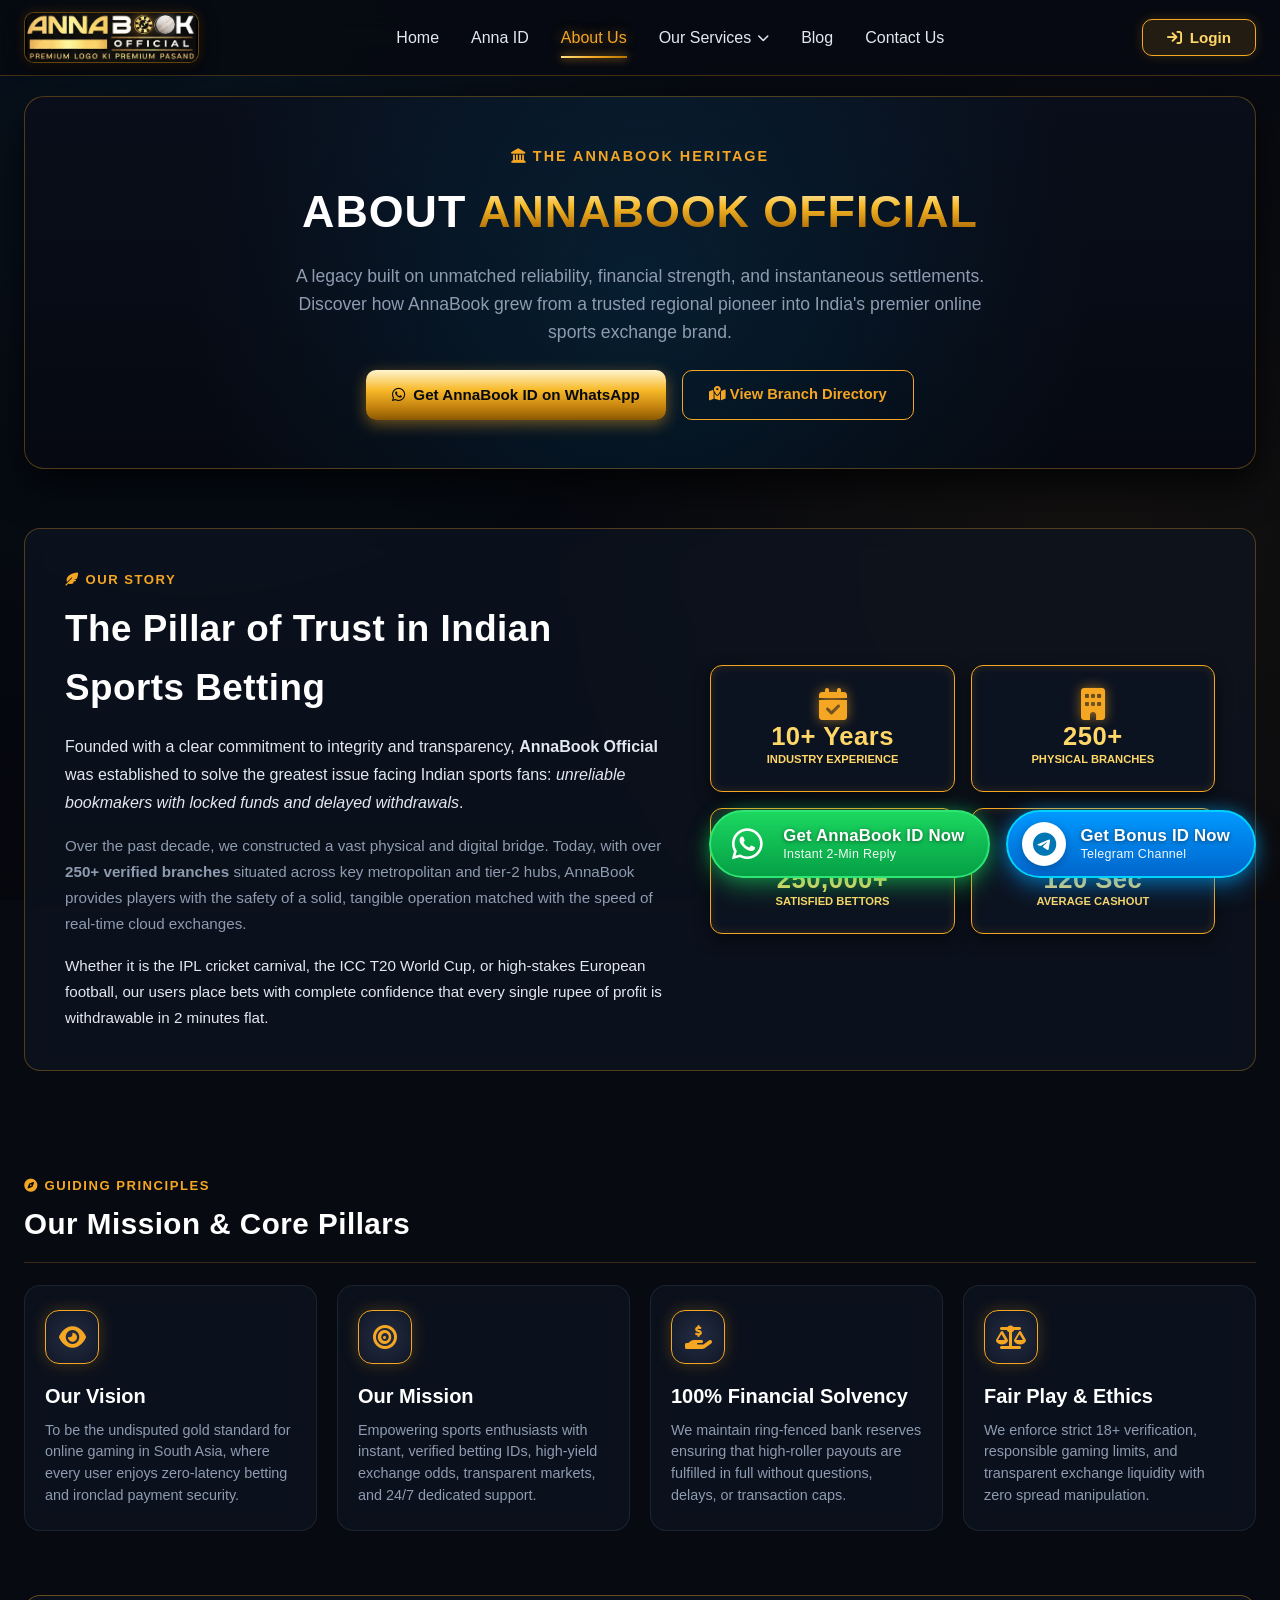
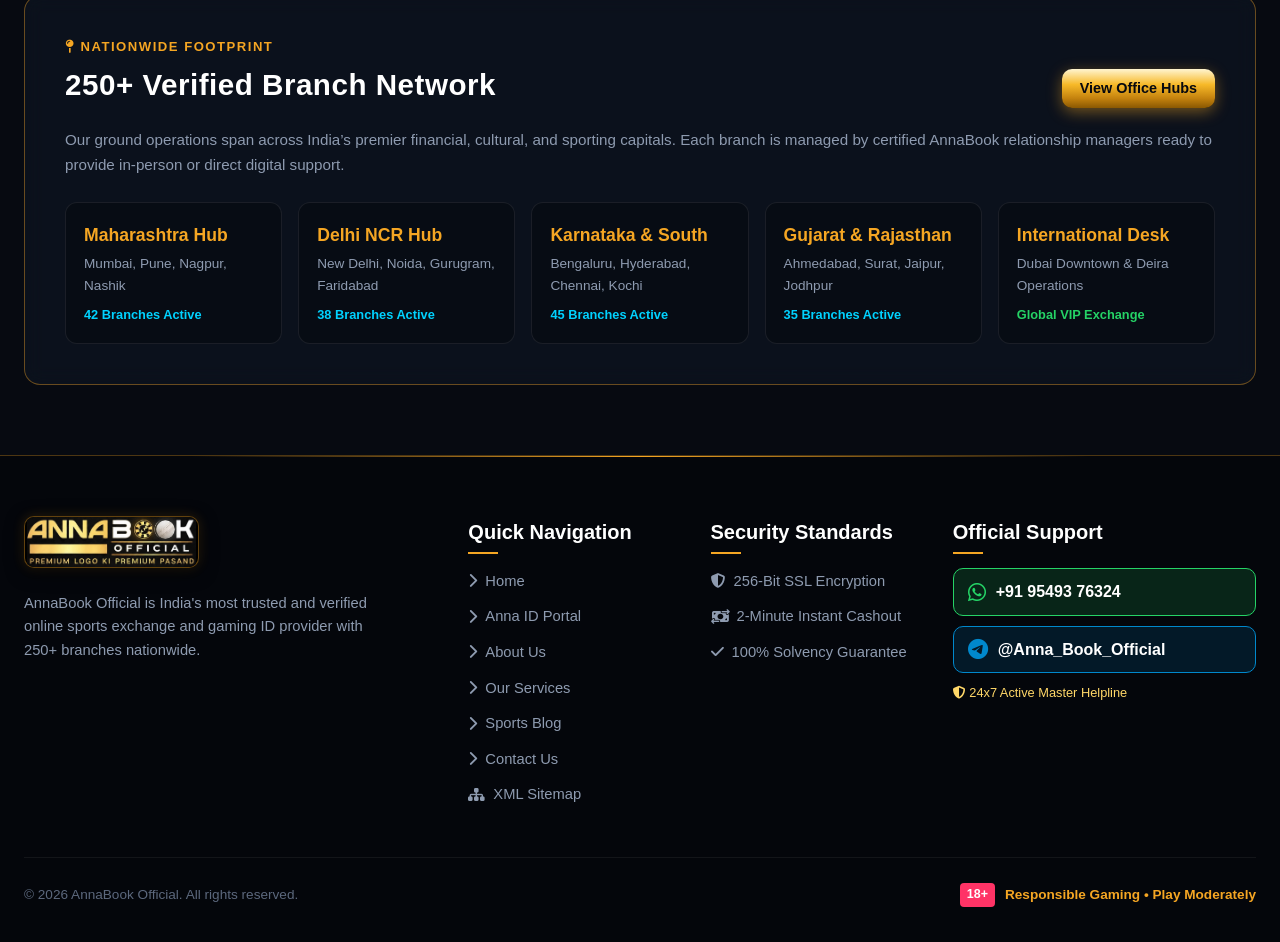
==== commit 7a08c130: "Comprehensive website speed optimization: WebP image conversion (74% bandwidth saved), lazy loading," ====
--- a/about.html
+++ b/about.html
@@ -37,18 +37,18 @@
   <header class="site-header">
     <div class="header-container">
       <!-- Animated Official Brand Logo -->
-      <a href="index.html" class="brand-logo-animated" title="AnnaBook Official">
+      <a href="/" class="brand-logo-animated" title="AnnaBook Official">
         <div class="logo-anim-container">
-          <img src="assets/images/logo-base-clean.png" alt="AnnaBook Official" class="logo-layer-base">
-          <img src="assets/images/logo-icon-wheel.png" alt="" class="logo-layer-wheel">
-          <img src="assets/images/logo-cricket-ball.png" alt="" class="logo-layer-ball">
+          <img src="assets/images/logo-base-clean.webp" alt="AnnaBook Official" class="logo-layer-base" width="180" height="42" decoding="async">
+          <img src="assets/images/logo-icon-wheel.webp" alt="" class="logo-layer-wheel" width="36" height="36" decoding="async">
+          <img src="assets/images/logo-cricket-ball.webp" alt="" class="logo-layer-ball" width="28" height="28" decoding="async">
           <div class="logo-layer-sweep"></div>
           <div class="logo-layer-shine"></div>
         </div>
       </a>
 
       <nav class="nav-menu">
-        <a href="index.html" class="nav-link">Home</a>
+        <a href="/" class="nav-link">Home</a>
         <a href="anna-id.html" class="nav-link">Anna ID</a>
         <a href="about.html" class="nav-link active">About Us</a>
         <div class="nav-dropdown-wrapper">
@@ -64,7 +64,7 @@
             <a href="services.html#master-id" class="dropdown-item"><i class="fa-solid fa-crown"></i> VIP Master / Franchise ID</a>
           </div>
         </div>
-        <a href="blog.html" class="nav-link">Blog</a>
+        <a href="blog" class="nav-link">Blog</a>
         <a href="contact.html" class="nav-link">Contact Us</a>
       </nav>
 
@@ -90,7 +90,7 @@
         A legacy built on unmatched reliability, financial strength, and instantaneous settlements. Discover how AnnaBook grew from a trusted regional pioneer into India's premier online sports exchange brand.
       </p>
       <div style="display:flex; justify-content:center; gap:16px; flex-wrap:wrap;">
-        <a href="https://wa.me/919549376324" target="_blank" rel="noopener noreferrer" class="btn-sidebar-get-id" style="padding:12px 26px; text-decoration:none; display:inline-flex; align-items:center; gap:8px;">
+        <a href="https://wa.me/919549376324?text=hello%20AnnaBook%2C%20i%20want%20to%20get%20my%20betting%20ID%20now" target="_blank" rel="noopener noreferrer" class="btn-sidebar-get-id" style="padding:12px 26px; text-decoration:none; display:inline-flex; align-items:center; gap:8px;">
           <i class="fa-brands fa-whatsapp"></i> Get AnnaBook ID on WhatsApp
         </a>
         <a href="contact.html" class="btn-sidebar-login" style="padding:12px 26px; text-decoration:none;">
@@ -227,7 +227,7 @@
 
   <!-- Website Bottom Floating Action Dock (Exact Names Provided) -->
   <div class="bottom-floating-dock">
-    <a href="https://wa.me/919549376324" target="_blank" rel="noopener noreferrer" class="dock-pill-btn whatsapp-pill" title="WhatsApp Support">
+    <a href="https://wa.me/919549376324?text=hello%20AnnaBook%2C%20i%20want%20to%20get%20my%20betting%20ID%20now" target="_blank" rel="noopener noreferrer" class="dock-pill-btn whatsapp-pill" title="WhatsApp Support">
       <span class="dock-pill-icon"><i class="fa-brands fa-whatsapp"></i></span>
       <span class="dock-pill-text">
         <span class="dock-pill-title">Get AnnaBook ID Now</span>
@@ -261,7 +261,7 @@
           +91 95493 76324
         </div>
       </div>
-      <a href="https://wa.me/919549376324" target="_blank" rel="noopener noreferrer" class="btn-sidebar-get-id" style="width:100%; text-decoration:none; display:flex; align-items:center; justify-content:center; gap:10px; font-size:1.05rem; background:linear-gradient(135deg, #25D366 0%, #128C7E 100%); margin-bottom:12px;">
+      <a href="https://wa.me/919549376324?text=hello%20AnnaBook%2C%20i%20want%20to%20get%20my%20betting%20ID%20now" target="_blank" rel="noopener noreferrer" class="btn-sidebar-get-id" style="width:100%; text-decoration:none; display:flex; align-items:center; justify-content:center; gap:10px; font-size:1.05rem; background:linear-gradient(135deg, #25D366 0%, #128C7E 100%); margin-bottom:12px;">
         <i class="fa-brands fa-whatsapp" style="font-size:1.3rem;"></i> Connect on WhatsApp Now
       </a>
       <a href="https://t.me/Anna_Book_Official" target="_blank" rel="noopener noreferrer" style="display:flex; align-items:center; justify-content:center; gap:8px; color:var(--blue-neon); text-decoration:none; font-size:0.9rem; font-weight:700;">
@@ -276,11 +276,11 @@
       <div class="footer-top-grid">
         <!-- Brand Col -->
         <div class="footer-brand-col">
-          <a href="index.html" class="brand-logo-animated" title="AnnaBook Official">
+          <a href="/" class="brand-logo-animated" title="AnnaBook Official">
             <div class="logo-anim-container">
-              <img src="assets/images/logo-base-clean.png" alt="AnnaBook Official" class="logo-layer-base">
-              <img src="assets/images/logo-icon-wheel.png" alt="" class="logo-layer-wheel">
-              <img src="assets/images/logo-cricket-ball.png" alt="" class="logo-layer-ball">
+              <img src="assets/images/logo-base-clean.webp" alt="AnnaBook Official" class="logo-layer-base" width="180" height="42" decoding="async">
+              <img src="assets/images/logo-icon-wheel.webp" alt="" class="logo-layer-wheel" width="36" height="36" decoding="async">
+              <img src="assets/images/logo-cricket-ball.webp" alt="" class="logo-layer-ball" width="28" height="28" decoding="async">
               <div class="logo-layer-sweep"></div>
               <div class="logo-layer-shine"></div>
             </div>
@@ -292,11 +292,11 @@
         <div>
           <h4 class="footer-heading">Quick Navigation</h4>
           <ul class="footer-links-list">
-            <li><a href="index.html" class="footer-link"><i class="fa-solid fa-chevron-right"></i> Home</a></li>
+            <li><a href="/" class="footer-link"><i class="fa-solid fa-chevron-right"></i> Home</a></li>
             <li><a href="anna-id.html" class="footer-link"><i class="fa-solid fa-chevron-right"></i> Anna ID Portal</a></li>
             <li><a href="about.html" class="footer-link"><i class="fa-solid fa-chevron-right"></i> About Us</a></li>
             <li><a href="services.html" class="footer-link"><i class="fa-solid fa-chevron-right"></i> Our Services</a></li>
-            <li><a href="blog.html" class="footer-link"><i class="fa-solid fa-chevron-right"></i> Sports Blog</a></li>
+            <li><a href="blog" class="footer-link"><i class="fa-solid fa-chevron-right"></i> Sports Blog</a></li>
             <li><a href="contact.html" class="footer-link"><i class="fa-solid fa-chevron-right"></i> Contact Us</a></li>
             <li><a href="sitemap.xml" class="footer-link" target="_blank"><i class="fa-solid fa-sitemap"></i> XML Sitemap</a></li>
           </ul>
@@ -304,14 +304,14 @@
         <div>
           <h4 class="footer-heading">Security Standards</h4>
           <ul class="footer-links-list">
-            <li><a href="blog.html" class="footer-link"><i class="fa-solid fa-shield-halved"></i> 256-Bit SSL Encryption</a></li>
-            <li><a href="blog.html" class="footer-link"><i class="fa-solid fa-money-bill-transfer"></i> 2-Minute Instant Cashout</a></li>
-            <li><a href="blog.html" class="footer-link"><i class="fa-solid fa-check"></i> 100% Solvency Guarantee</a></li>
+            <li><a href="blog" class="footer-link"><i class="fa-solid fa-shield-halved"></i> 256-Bit SSL Encryption</a></li>
+            <li><a href="blog" class="footer-link"><i class="fa-solid fa-money-bill-transfer"></i> 2-Minute Instant Cashout</a></li>
+            <li><a href="blog" class="footer-link"><i class="fa-solid fa-check"></i> 100% Solvency Guarantee</a></li>
           </ul>
         </div>
         <div>
           <h4 class="footer-heading">Official Support</h4>
-          <a href="https://wa.me/919549376324" target="_blank" rel="noopener noreferrer" style="display:flex; align-items:center; gap:10px; background:rgba(37,211,102,0.15); border:1px solid var(--whatsapp-green); padding:10px 14px; border-radius:10px; color:#fff; font-weight:700; margin-bottom:10px; text-decoration:none;">
+          <a href="https://wa.me/919549376324?text=hello%20AnnaBook%2C%20i%20want%20to%20get%20my%20betting%20ID%20now" target="_blank" rel="noopener noreferrer" style="display:flex; align-items:center; gap:10px; background:rgba(37,211,102,0.15); border:1px solid var(--whatsapp-green); padding:10px 14px; border-radius:10px; color:#fff; font-weight:700; margin-bottom:10px; text-decoration:none;">
             <i class="fa-brands fa-whatsapp" style="color:var(--whatsapp-green); font-size:1.3rem;"></i>
             <span>+91 95493 76324</span>
           </a>
@@ -364,11 +364,11 @@
       </form>
 
       <div style="margin-top:20px; text-align:center; font-size:0.85rem; color:var(--text-muted);">
-        Don't have an ID yet? <a href="https://wa.me/919549376324" target="_blank" rel="noopener noreferrer" style="color:var(--gold-primary); font-weight:700;">Get Instant ID on WhatsApp</a>
+        Don't have an ID yet? <a href="https://wa.me/919549376324?text=hello%20AnnaBook%2C%20i%20want%20to%20get%20my%20betting%20ID%20now" target="_blank" rel="noopener noreferrer" style="color:var(--gold-primary); font-weight:700;">Get Instant ID on WhatsApp</a>
       </div>
     </div>
   </div>
 
-  <script src="assets/js/main.js"></script>
+  <script src="assets/js/main.js" defer></script>
 </body>
 </html>
--- a/assets/css/style.css
+++ b/assets/css/style.css
@@ -3,9 +3,8 @@
    ========================================================================== */
 
 /* --------------------------------------------------------------------------
-   Google Fonts & Global Variables
+   Global Variables & Root Config (Fonts loaded asynchronously in HTML head)
    -------------------------------------------------------------------------- */
-@import url('https://fonts.googleapis.com/css2?family=Outfit:wght@300;400;500;600;700;800;900&family=Rajdhani:wght@500;600;700;800&family=Inter:wght@300;400;500;600;700&display=swap');
 
 :root {
   /* Colors */
@@ -850,8 +849,8 @@
   border: 2px solid rgba(245, 166, 35, 0.4);
   box-shadow: 0 20px 50px rgba(0, 0, 0, 0.9), 0 0 35px rgba(0, 136, 204, 0.25);
   background: #060911;
-  aspect-ratio: 1024 / 534;
-  min-height: 380px;
+  aspect-ratio: 16 / 9;
+  min-height: auto;
 }
 
 .slider-container {
@@ -894,13 +893,11 @@
   height: 100%;
   opacity: 0;
   visibility: hidden;
-  transition: opacity 0.65s cubic-bezier(0.25, 0.8, 0.25, 1), transform 0.65s cubic-bezier(0.25, 0.8, 0.25, 1);
-  transform: scale(1.01);
-  display: flex;
-  align-items: center;
-  justify-content: space-between;
+  transition: opacity 0.7s cubic-bezier(0.4, 0, 0.2, 1), transform 0.7s cubic-bezier(0.4, 0, 0.2, 1);
+  transform: scale(1.02);
+  display: block;
   overflow: hidden;
-  padding: 30px 40px;
+  padding: 0;
   box-sizing: border-box;
 }
 
@@ -2711,9 +2708,45 @@
     display: contents !important;
   }
 
-  /* Mobile: Completely HIDE/REMOVE the Hero Section slider and all rotating banner images */
+  /* Mobile: Responsive Hero 5-Banner Slider */
   .hero-slider-section {
-    display: none !important;
+    display: block !important;
+    order: 0 !important;
+    width: 100% !important;
+    max-width: 100% !important;
+    aspect-ratio: 16 / 9 !important;
+    min-height: auto !important;
+    border-radius: 14px !important;
+    margin: 0 0 16px 0 !important;
+  }
+
+  .hero-slider-section .slider-arrow-btn {
+    width: 34px !important;
+    height: 34px !important;
+    font-size: 0.9rem !important;
+  }
+
+  .hero-slider-section .slider-prev {
+    left: 8px !important;
+  }
+
+  .hero-slider-section .slider-next {
+    right: 8px !important;
+  }
+
+  .hero-slider-section .slider-pagination-dots {
+    bottom: 8px !important;
+    padding: 3px 8px !important;
+    gap: 6px !important;
+  }
+
+  .hero-slider-section .slider-dot {
+    width: 7px !important;
+    height: 7px !important;
+  }
+
+  .hero-slider-section .slider-dot.active {
+    width: 18px !important;
   }
 
   /* Mobile: Full-width Sports & Casino Section at the top */
